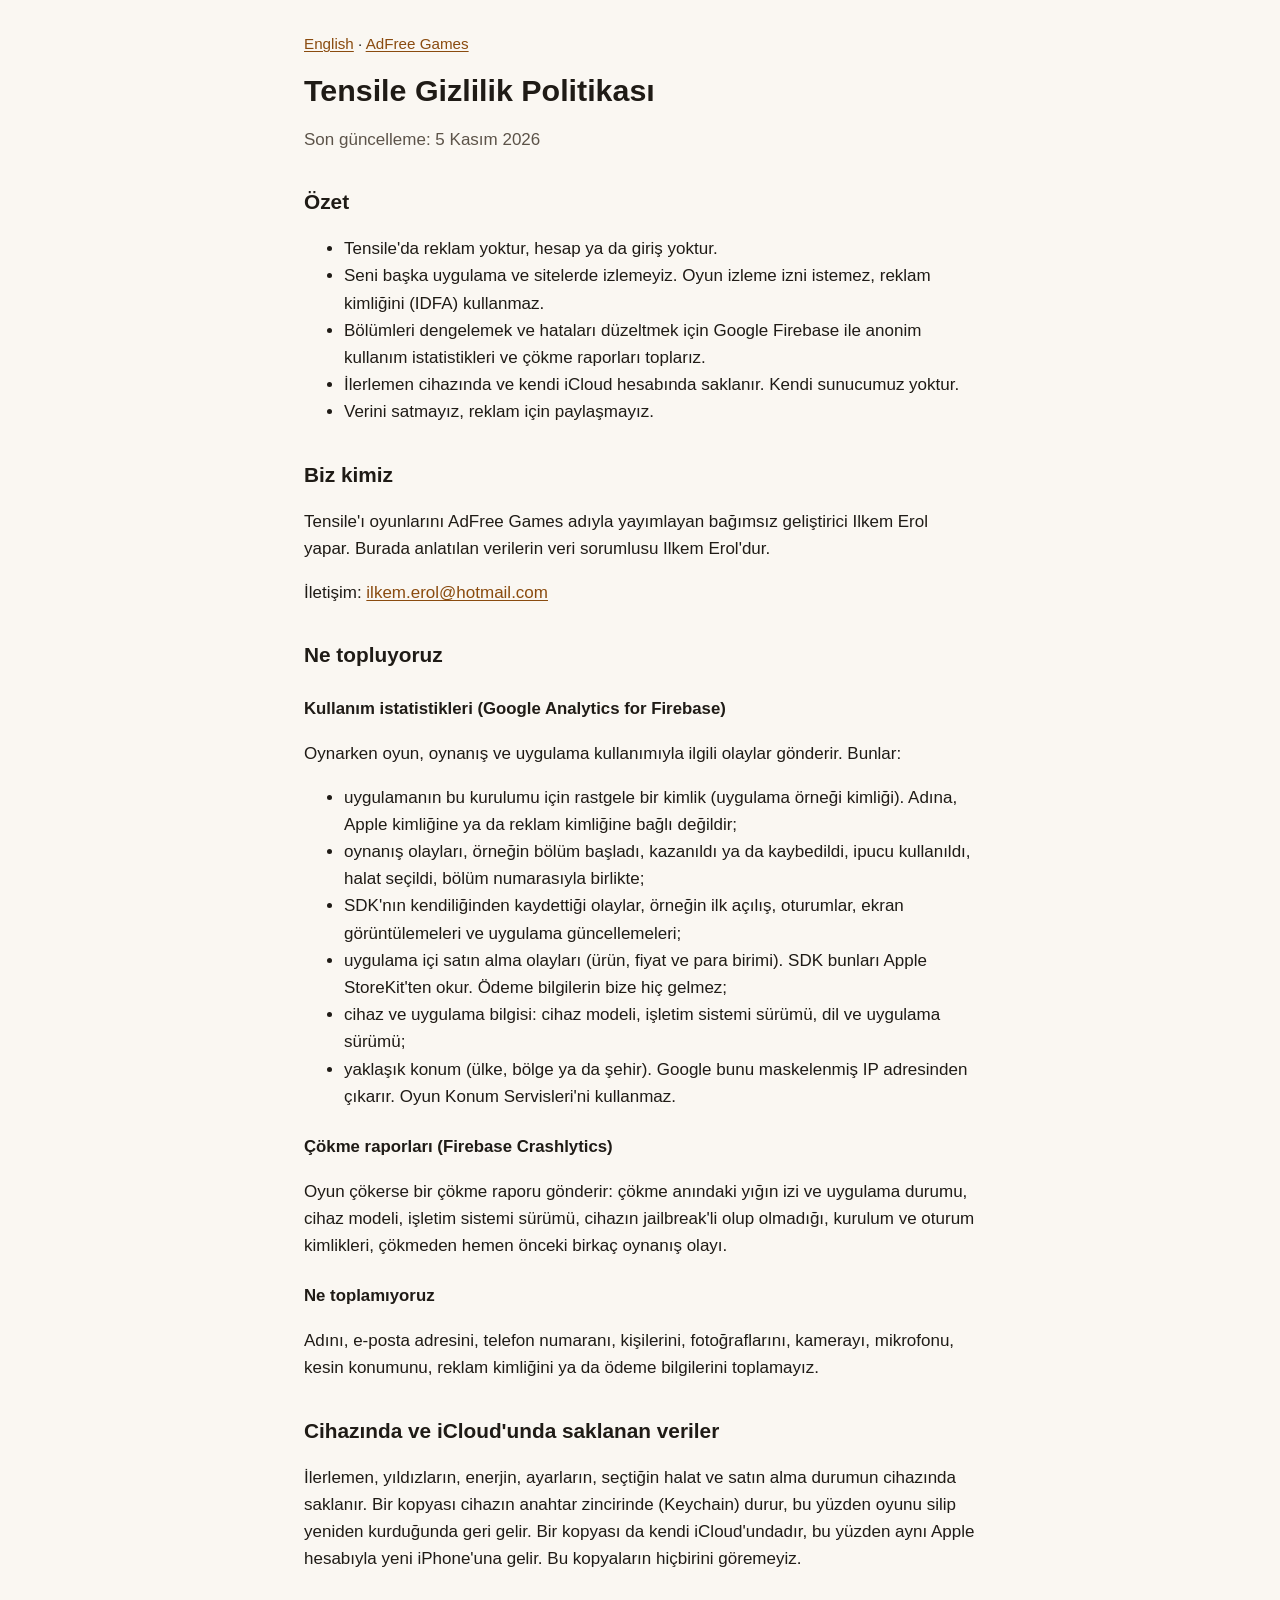
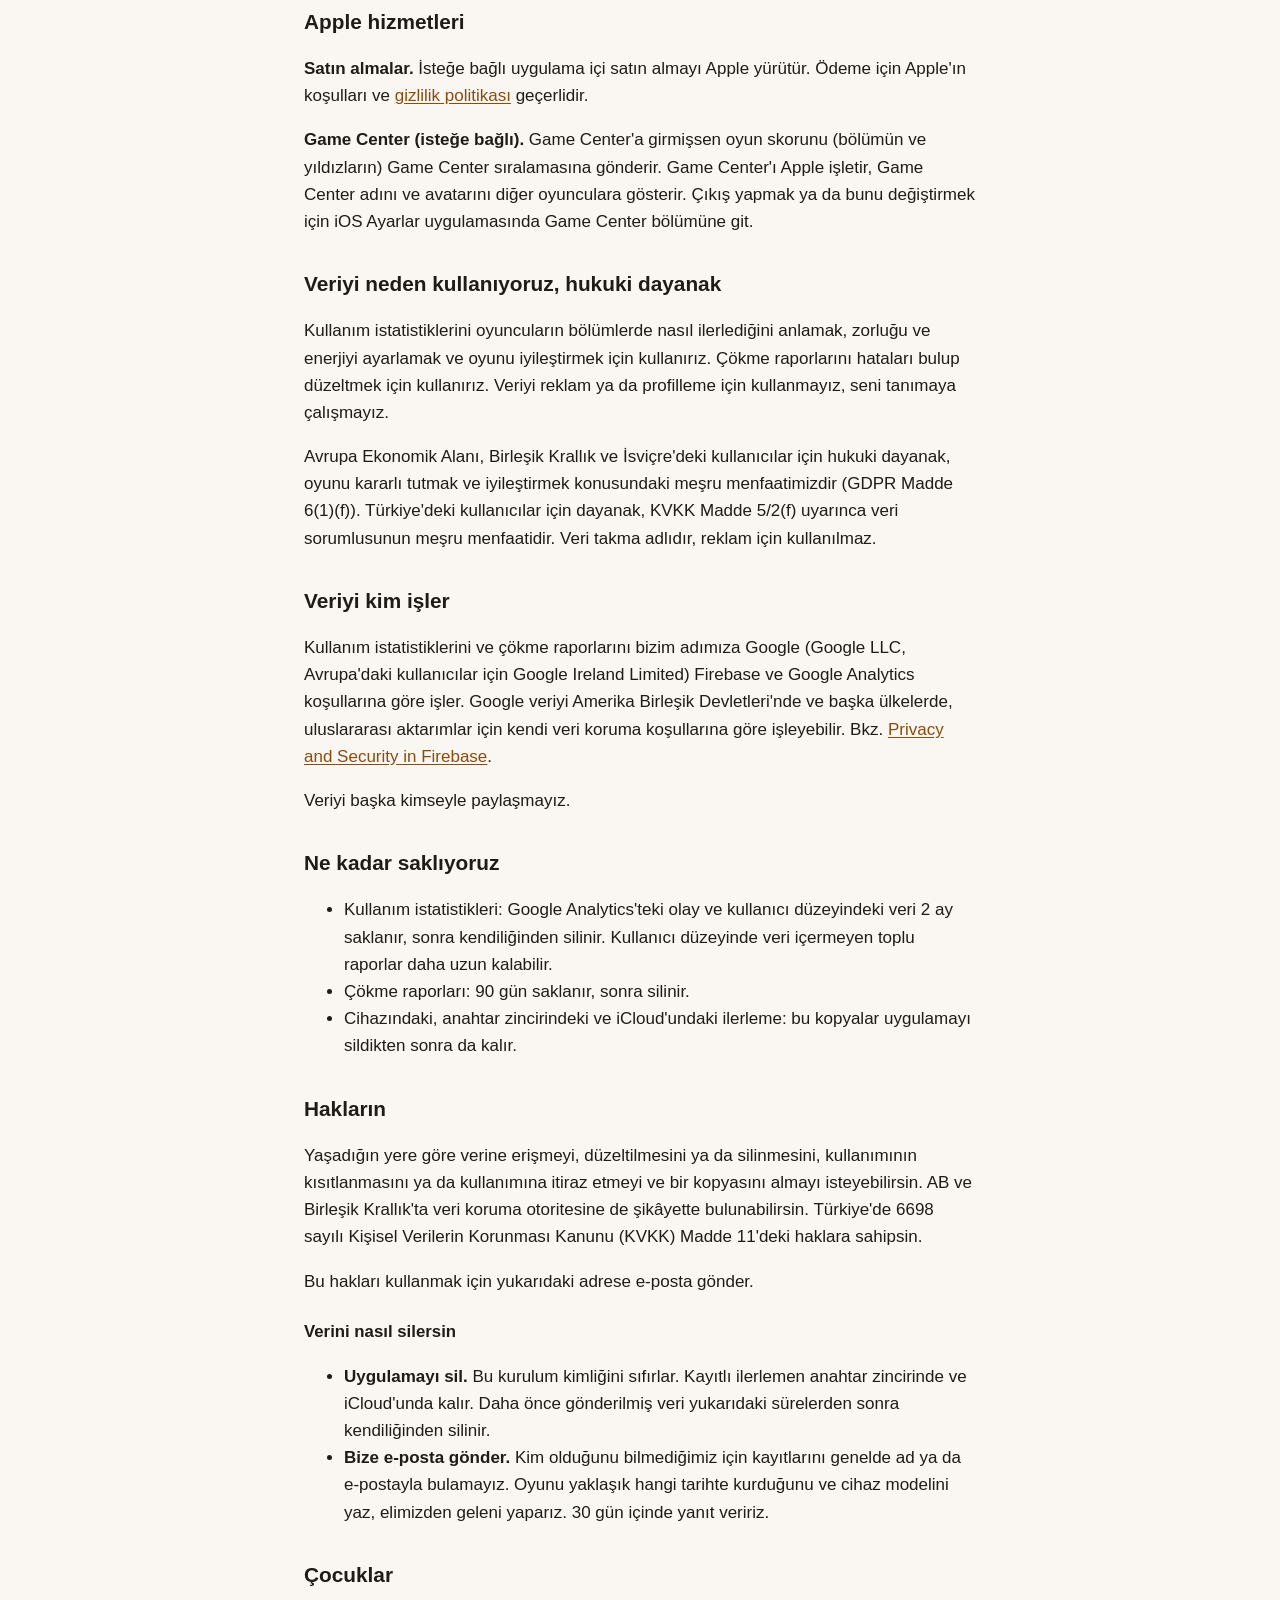
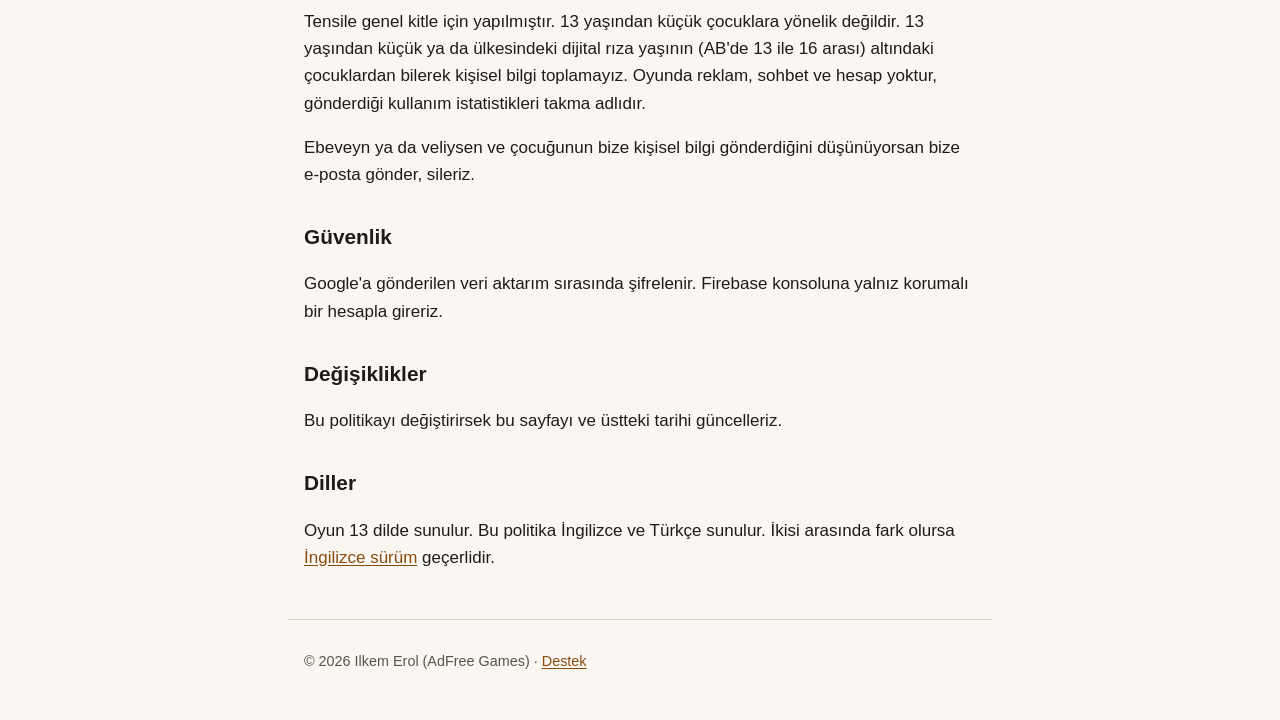
==== tensile/privacy-tr.html @ 4f63a0ed "docs(tensile): progress is kept in Keychain and iCloud Co-Authored-By: Claude Opus 5.5 <noreply@anth" ====
<!doctype html>
<html lang="tr">
<head>
  <meta charset="utf-8">
  <meta name="viewport" content="width=device-width, initial-scale=1">
  <meta name="color-scheme" content="light dark">
  <title>Tensile Gizlilik Politikası</title>
  <meta name="description" content="AdFree Games'in bulmaca oyunu Tensile için gizlilik politikası.">
  <link rel="alternate" hreflang="en" href="privacy.html">
  <link rel="stylesheet" href="../style.css">
</head>
<body>
  <header>
    <nav class="lang" aria-label="Dil"><a href="privacy.html" hreflang="en" lang="en">English</a> · <a href="../index.html">AdFree Games</a></nav>
    <h1>Tensile Gizlilik Politikası</h1>
    <p class="muted">Son güncelleme: 5 Kasım 2026</p>
  </header>

  <main>
    <h2>Özet</h2>
    <ul>
      <li>Tensile'da reklam yoktur, hesap ya da giriş yoktur.</li>
      <li>Seni başka uygulama ve sitelerde izlemeyiz. Oyun izleme izni istemez, reklam kimliğini (IDFA) kullanmaz.</li>
      <li>Bölümleri dengelemek ve hataları düzeltmek için Google Firebase ile anonim kullanım istatistikleri ve çökme raporları toplarız.</li>
      <li>İlerlemen cihazında ve kendi iCloud hesabında saklanır. Kendi sunucumuz yoktur.</li>
      <li>Verini satmayız, reklam için paylaşmayız.</li>
    </ul>

    <h2>Biz kimiz</h2>
    <p>Tensile'ı oyunlarını AdFree Games adıyla yayımlayan bağımsız geliştirici Ilkem Erol yapar. Burada anlatılan verilerin veri sorumlusu Ilkem Erol'dur.</p>
    <p>İletişim: <a href="mailto:ilkem.erol@hotmail.com">ilkem.erol@hotmail.com</a></p>

    <h2>Ne topluyoruz</h2>

    <h3>Kullanım istatistikleri (Google Analytics for Firebase)</h3>
    <p>Oynarken oyun, oynanış ve uygulama kullanımıyla ilgili olaylar gönderir. Bunlar:</p>
    <ul>
      <li>uygulamanın bu kurulumu için rastgele bir kimlik (uygulama örneği kimliği). Adına, Apple kimliğine ya da reklam kimliğine bağlı değildir;</li>
      <li>oynanış olayları, örneğin bölüm başladı, kazanıldı ya da kaybedildi, ipucu kullanıldı, halat seçildi, bölüm numarasıyla birlikte;</li>
      <li>SDK'nın kendiliğinden kaydettiği olaylar, örneğin ilk açılış, oturumlar, ekran görüntülemeleri ve uygulama güncellemeleri;</li>
      <li>uygulama içi satın alma olayları (ürün, fiyat ve para birimi). SDK bunları Apple StoreKit'ten okur. Ödeme bilgilerin bize hiç gelmez;</li>
      <li>cihaz ve uygulama bilgisi: cihaz modeli, işletim sistemi sürümü, dil ve uygulama sürümü;</li>
      <li>yaklaşık konum (ülke, bölge ya da şehir). Google bunu maskelenmiş IP adresinden çıkarır. Oyun Konum Servisleri'ni kullanmaz.</li>
    </ul>

    <h3>Çökme raporları (Firebase Crashlytics)</h3>
    <p>Oyun çökerse bir çökme raporu gönderir: çökme anındaki yığın izi ve uygulama durumu, cihaz modeli, işletim sistemi sürümü, cihazın jailbreak'li olup olmadığı, kurulum ve oturum kimlikleri, çökmeden hemen önceki birkaç oynanış olayı.</p>

    <h3>Ne toplamıyoruz</h3>
    <p>Adını, e-posta adresini, telefon numaranı, kişilerini, fotoğraflarını, kamerayı, mikrofonu, kesin konumunu, reklam kimliğini ya da ödeme bilgilerini toplamayız.</p>

    <h2>Cihazında ve iCloud'unda saklanan veriler</h2>
    <p>İlerlemen, yıldızların, enerjin, ayarların, seçtiğin halat ve satın alma durumun cihazında saklanır. Bir kopyası cihazın anahtar zincirinde (Keychain) durur, bu yüzden oyunu silip yeniden kurduğunda geri gelir. Bir kopyası da kendi iCloud'undadır, bu yüzden aynı Apple hesabıyla yeni iPhone'una gelir. Bu kopyaların hiçbirini göremeyiz.</p>

    <h2>Apple hizmetleri</h2>
    <p><strong>Satın almalar.</strong> İsteğe bağlı uygulama içi satın almayı Apple yürütür. Ödeme için Apple'ın koşulları ve <a href="https://www.apple.com/tr/legal/privacy/">gizlilik politikası</a> geçerlidir.</p>
    <p><strong>Game Center (isteğe bağlı).</strong> Game Center'a girmişsen oyun skorunu (bölümün ve yıldızların) Game Center sıralamasına gönderir. Game Center'ı Apple işletir, Game Center adını ve avatarını diğer oyunculara gösterir. Çıkış yapmak ya da bunu değiştirmek için iOS Ayarlar uygulamasında Game Center bölümüne git.</p>

    <h2>Veriyi neden kullanıyoruz, hukuki dayanak</h2>
    <p>Kullanım istatistiklerini oyuncuların bölümlerde nasıl ilerlediğini anlamak, zorluğu ve enerjiyi ayarlamak ve oyunu iyileştirmek için kullanırız. Çökme raporlarını hataları bulup düzeltmek için kullanırız. Veriyi reklam ya da profilleme için kullanmayız, seni tanımaya çalışmayız.</p>
    <p>Avrupa Ekonomik Alanı, Birleşik Krallık ve İsviçre'deki kullanıcılar için hukuki dayanak, oyunu kararlı tutmak ve iyileştirmek konusundaki meşru menfaatimizdir (GDPR Madde 6(1)(f)). Türkiye'deki kullanıcılar için dayanak, KVKK Madde 5/2(f) uyarınca veri sorumlusunun meşru menfaatidir. Veri takma adlıdır, reklam için kullanılmaz.</p>

    <h2>Veriyi kim işler</h2>
    <p>Kullanım istatistiklerini ve çökme raporlarını bizim adımıza Google (Google LLC, Avrupa'daki kullanıcılar için Google Ireland Limited) Firebase ve Google Analytics koşullarına göre işler. Google veriyi Amerika Birleşik Devletleri'nde ve başka ülkelerde, uluslararası aktarımlar için kendi veri koruma koşullarına göre işleyebilir. Bkz. <a href="https://firebase.google.com/support/privacy">Privacy and Security in Firebase</a>.</p>
    <p>Veriyi başka kimseyle paylaşmayız.</p>

    <h2>Ne kadar saklıyoruz</h2>
    <ul>
      <li>Kullanım istatistikleri: Google Analytics'teki olay ve kullanıcı düzeyindeki veri 2 ay saklanır, sonra kendiliğinden silinir. Kullanıcı düzeyinde veri içermeyen toplu raporlar daha uzun kalabilir.</li>
      <li>Çökme raporları: 90 gün saklanır, sonra silinir.</li>
      <li>Cihazındaki, anahtar zincirindeki ve iCloud'undaki ilerleme: bu kopyalar uygulamayı sildikten sonra da kalır.</li>
    </ul>

    <h2>Hakların</h2>
    <p>Yaşadığın yere göre verine erişmeyi, düzeltilmesini ya da silinmesini, kullanımının kısıtlanmasını ya da kullanımına itiraz etmeyi ve bir kopyasını almayı isteyebilirsin. AB ve Birleşik Krallık'ta veri koruma otoritesine de şikâyette bulunabilirsin. Türkiye'de 6698 sayılı Kişisel Verilerin Korunması Kanunu (KVKK) Madde 11'deki haklara sahipsin.</p>
    <p>Bu hakları kullanmak için yukarıdaki adrese e-posta gönder.</p>

    <h3>Verini nasıl silersin</h3>
    <ul>
      <li><strong>Uygulamayı sil.</strong> Bu kurulum kimliğini sıfırlar. Kayıtlı ilerlemen anahtar zincirinde ve iCloud'unda kalır. Daha önce gönderilmiş veri yukarıdaki sürelerden sonra kendiliğinden silinir.</li>
      <li><strong>Bize e-posta gönder.</strong> Kim olduğunu bilmediğimiz için kayıtlarını genelde ad ya da e-postayla bulamayız. Oyunu yaklaşık hangi tarihte kurduğunu ve cihaz modelini yaz, elimizden geleni yaparız. 30 gün içinde yanıt veririz.</li>
    </ul>

    <h2>Çocuklar</h2>
    <p>Tensile genel kitle için yapılmıştır. 13 yaşından küçük çocuklara yönelik değildir. 13 yaşından küçük ya da ülkesindeki dijital rıza yaşının (AB'de 13 ile 16 arası) altındaki çocuklardan bilerek kişisel bilgi toplamayız. Oyunda reklam, sohbet ve hesap yoktur, gönderdiği kullanım istatistikleri takma adlıdır.</p>
    <p>Ebeveyn ya da veliysen ve çocuğunun bize kişisel bilgi gönderdiğini düşünüyorsan bize e-posta gönder, sileriz.</p>

    <h2>Güvenlik</h2>
    <p>Google'a gönderilen veri aktarım sırasında şifrelenir. Firebase konsoluna yalnız korumalı bir hesapla gireriz.</p>

    <h2>Değişiklikler</h2>
    <p>Bu politikayı değiştirirsek bu sayfayı ve üstteki tarihi güncelleriz.</p>

    <h2>Diller</h2>
    <p>Oyun 13 dilde sunulur. Bu politika İngilizce ve Türkçe sunulur. İkisi arasında fark olursa <a href="privacy.html" hreflang="en" lang="en">İngilizce sürüm</a> geçerlidir.</p>
  </main>

  <footer>
    <p>&copy; 2026 Ilkem Erol (AdFree Games) · <a href="support.html">Destek</a></p>
  </footer>
</body>
</html>
---- style.css ----
:root {
  --bg: #faf7f2;
  --fg: #1f1b16;
  --muted: #5c5349;
  --line: #e2d9cc;
  --card: #ffffff;
  --link: #8a4b0f;
  --todo-bg: #fff1b8;
  --todo-fg: #5a4300;
  color-scheme: light dark;
}

@media (prefers-color-scheme: dark) {
  :root {
    --bg: #17140f;
    --fg: #f1ebe2;
    --muted: #b9ad9e;
    --line: #3a332a;
    --card: #211d17;
    --link: #f0b86a;
    --todo-bg: #4a3b00;
    --todo-fg: #ffe9a3;
  }
}

* { box-sizing: border-box; }

body {
  margin: 0;
  background: var(--bg);
  color: var(--fg);
  font: 17px/1.6 -apple-system, BlinkMacSystemFont, "Segoe UI", Roboto, Helvetica, Arial, sans-serif;
}

main, header, footer {
  max-width: 44rem;
  margin: 0 auto;
  padding: 0 16px;
}

header { padding-top: 2rem; }
footer { padding-bottom: 2rem; color: var(--muted); font-size: 0.9rem; border-top: 1px solid var(--line); margin-top: 3rem; padding-top: 1rem; }

h1 { font-size: 1.9rem; line-height: 1.2; margin: 0 0 0.5rem; }
h2 { font-size: 1.3rem; margin: 2rem 0 0.5rem; }
h3 { font-size: 1.05rem; margin: 1.5rem 0 0.25rem; }

a { color: var(--link); text-underline-offset: 2px; }
a:focus-visible { outline: 3px solid var(--link); outline-offset: 2px; border-radius: 2px; }

.muted { color: var(--muted); }

nav.lang { font-size: 0.95rem; margin-bottom: 1rem; }

.card {
  background: var(--card);
  border: 1px solid var(--line);
  border-radius: 12px;
  padding: 1rem 1.25rem;
  margin: 1rem 0;
}

.card h2 { margin-top: 0; }

ul.links { list-style: none; padding: 0; display: flex; flex-wrap: wrap; gap: 0.5rem 1.25rem; }

table { border-collapse: collapse; width: 100%; font-size: 0.95rem; }
th, td { text-align: left; vertical-align: top; padding: 0.5rem; border-bottom: 1px solid var(--line); }
.table-wrap { overflow-x: auto; }

.todo {
  background: var(--todo-bg);
  color: var(--todo-fg);
  padding: 0 0.25rem;
  border-radius: 4px;
  font-size: 0.9em;
}
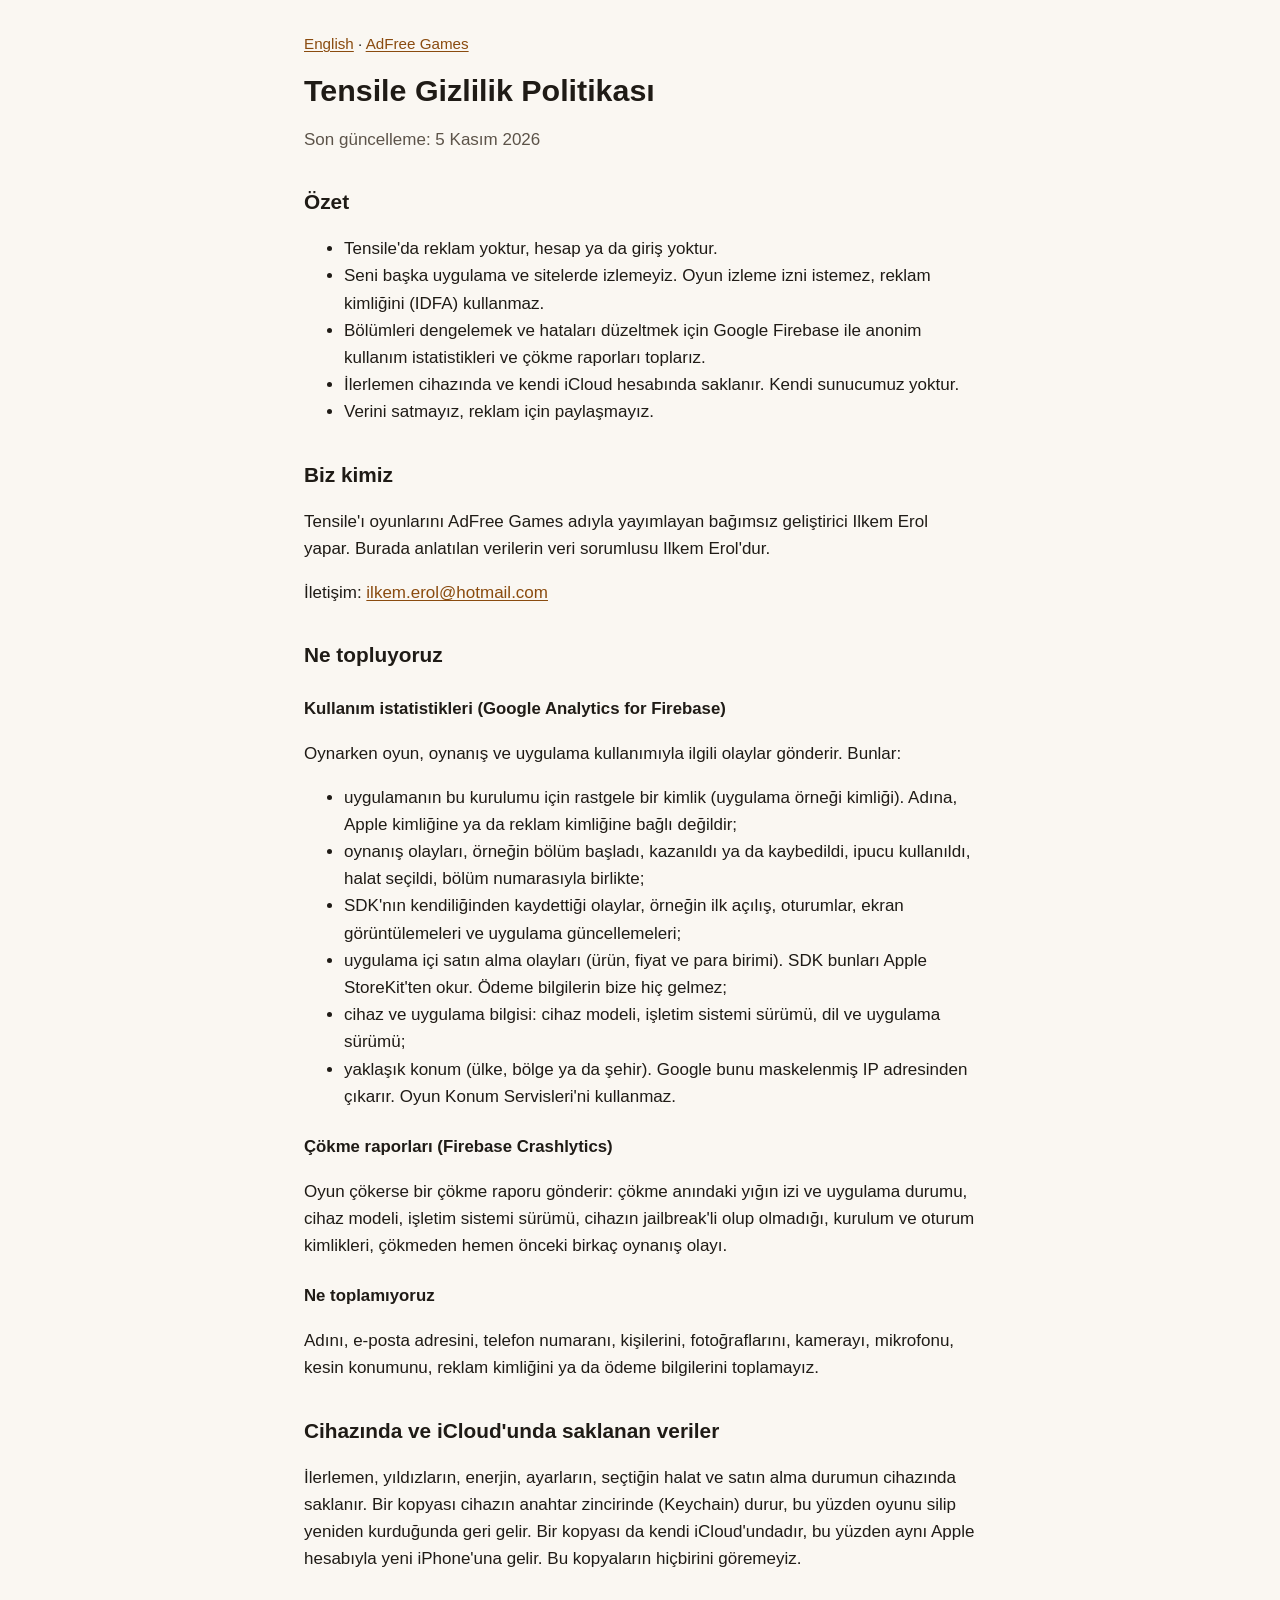
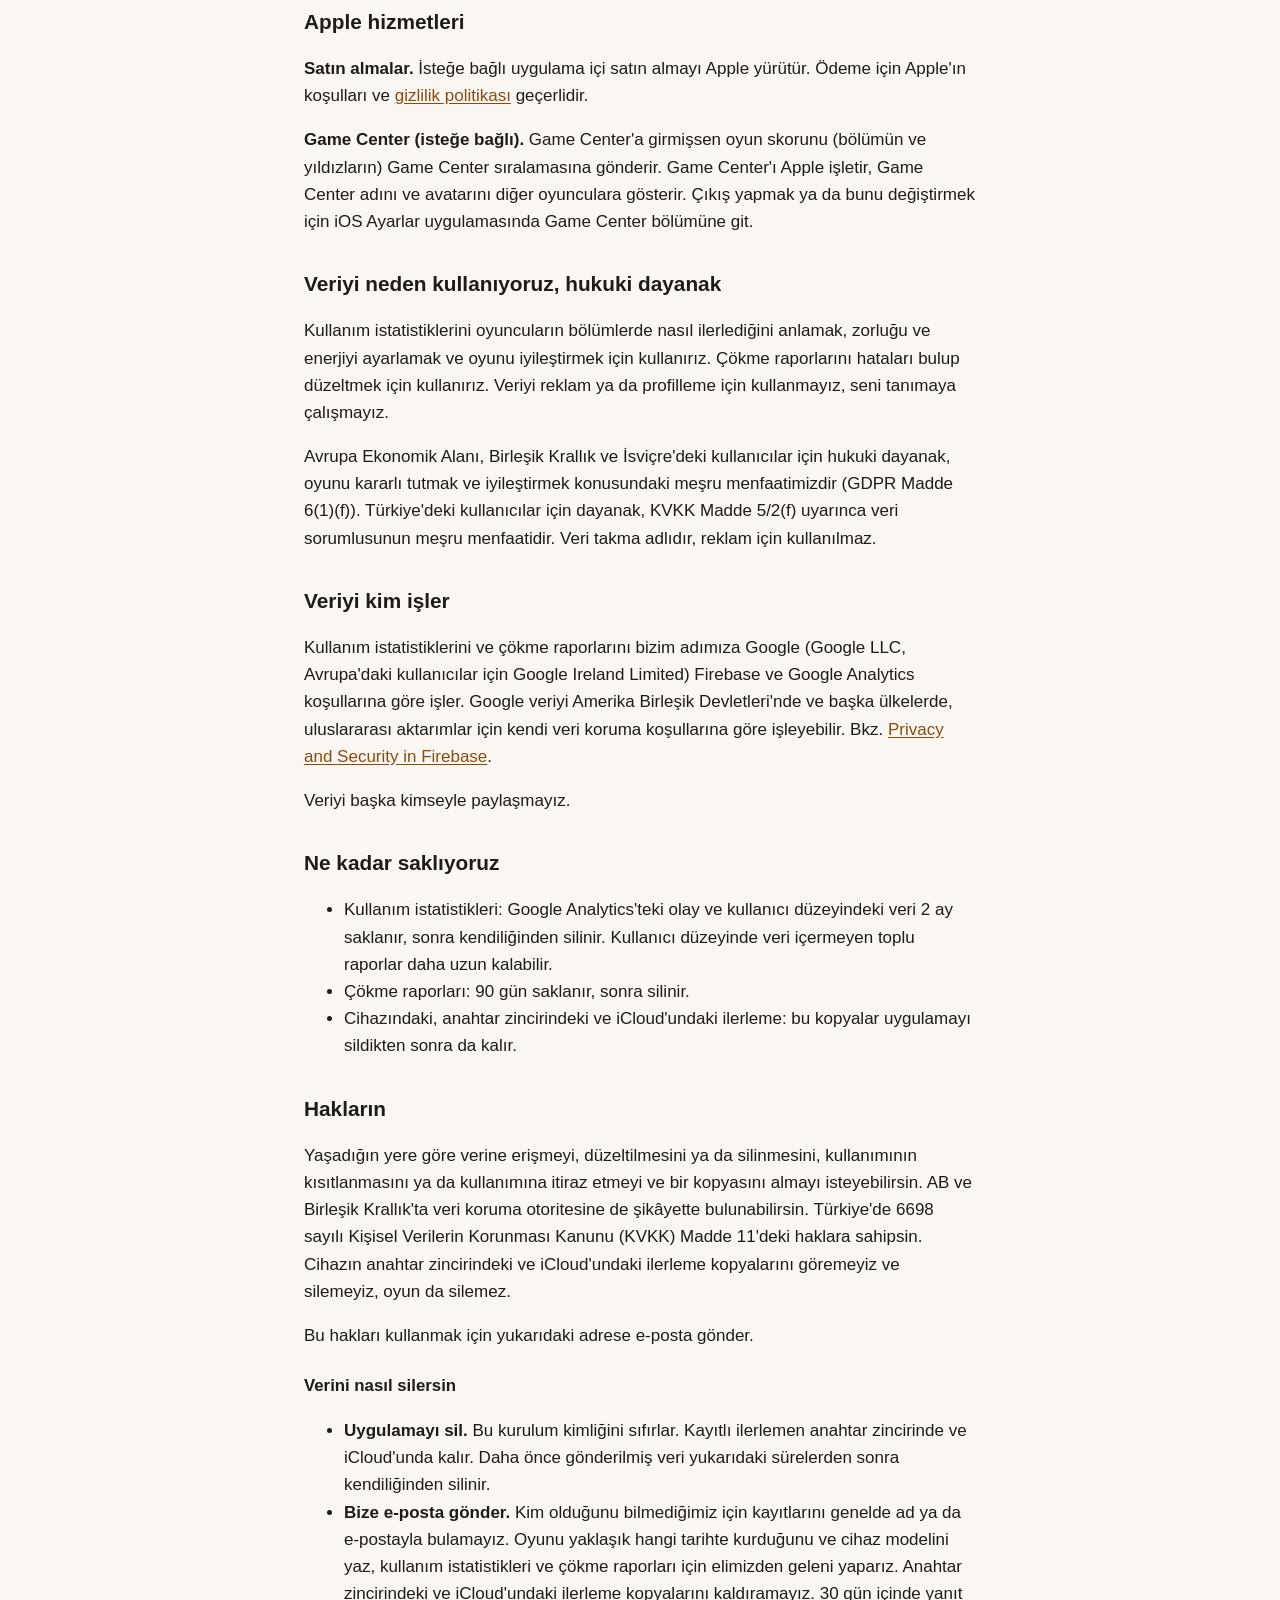
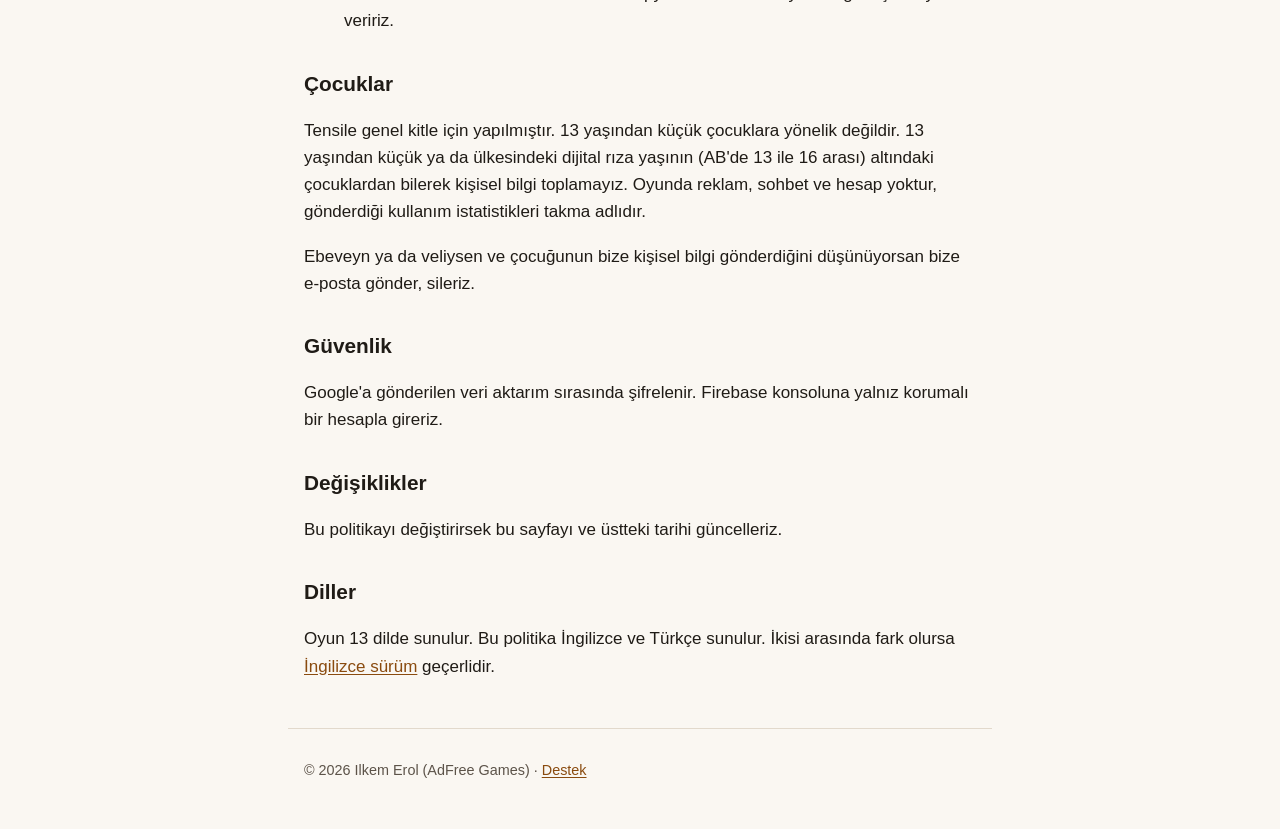
==== commit 05cab83f: "docs(tensile): say the Keychain and iCloud copies cannot be deleted yet Co-Authored-By: Claude Opus " ====
--- a/tensile/privacy-tr.html
+++ b/tensile/privacy-tr.html
@@ -72,13 +72,13 @@
     </ul>
 
     <h2>Hakların</h2>
-    <p>Yaşadığın yere göre verine erişmeyi, düzeltilmesini ya da silinmesini, kullanımının kısıtlanmasını ya da kullanımına itiraz etmeyi ve bir kopyasını almayı isteyebilirsin. AB ve Birleşik Krallık'ta veri koruma otoritesine de şikâyette bulunabilirsin. Türkiye'de 6698 sayılı Kişisel Verilerin Korunması Kanunu (KVKK) Madde 11'deki haklara sahipsin.</p>
+    <p>Yaşadığın yere göre verine erişmeyi, düzeltilmesini ya da silinmesini, kullanımının kısıtlanmasını ya da kullanımına itiraz etmeyi ve bir kopyasını almayı isteyebilirsin. AB ve Birleşik Krallık'ta veri koruma otoritesine de şikâyette bulunabilirsin. Türkiye'de 6698 sayılı Kişisel Verilerin Korunması Kanunu (KVKK) Madde 11'deki haklara sahipsin. Cihazın anahtar zincirindeki ve iCloud'undaki ilerleme kopyalarını göremeyiz ve silemeyiz, oyun da silemez.</p>
     <p>Bu hakları kullanmak için yukarıdaki adrese e-posta gönder.</p>
 
     <h3>Verini nasıl silersin</h3>
     <ul>
       <li><strong>Uygulamayı sil.</strong> Bu kurulum kimliğini sıfırlar. Kayıtlı ilerlemen anahtar zincirinde ve iCloud'unda kalır. Daha önce gönderilmiş veri yukarıdaki sürelerden sonra kendiliğinden silinir.</li>
-      <li><strong>Bize e-posta gönder.</strong> Kim olduğunu bilmediğimiz için kayıtlarını genelde ad ya da e-postayla bulamayız. Oyunu yaklaşık hangi tarihte kurduğunu ve cihaz modelini yaz, elimizden geleni yaparız. 30 gün içinde yanıt veririz.</li>
+      <li><strong>Bize e-posta gönder.</strong> Kim olduğunu bilmediğimiz için kayıtlarını genelde ad ya da e-postayla bulamayız. Oyunu yaklaşık hangi tarihte kurduğunu ve cihaz modelini yaz, kullanım istatistikleri ve çökme raporları için elimizden geleni yaparız. Anahtar zincirindeki ve iCloud'undaki ilerleme kopyalarını kaldıramayız. 30 gün içinde yanıt veririz.</li>
     </ul>
 
     <h2>Çocuklar</h2>
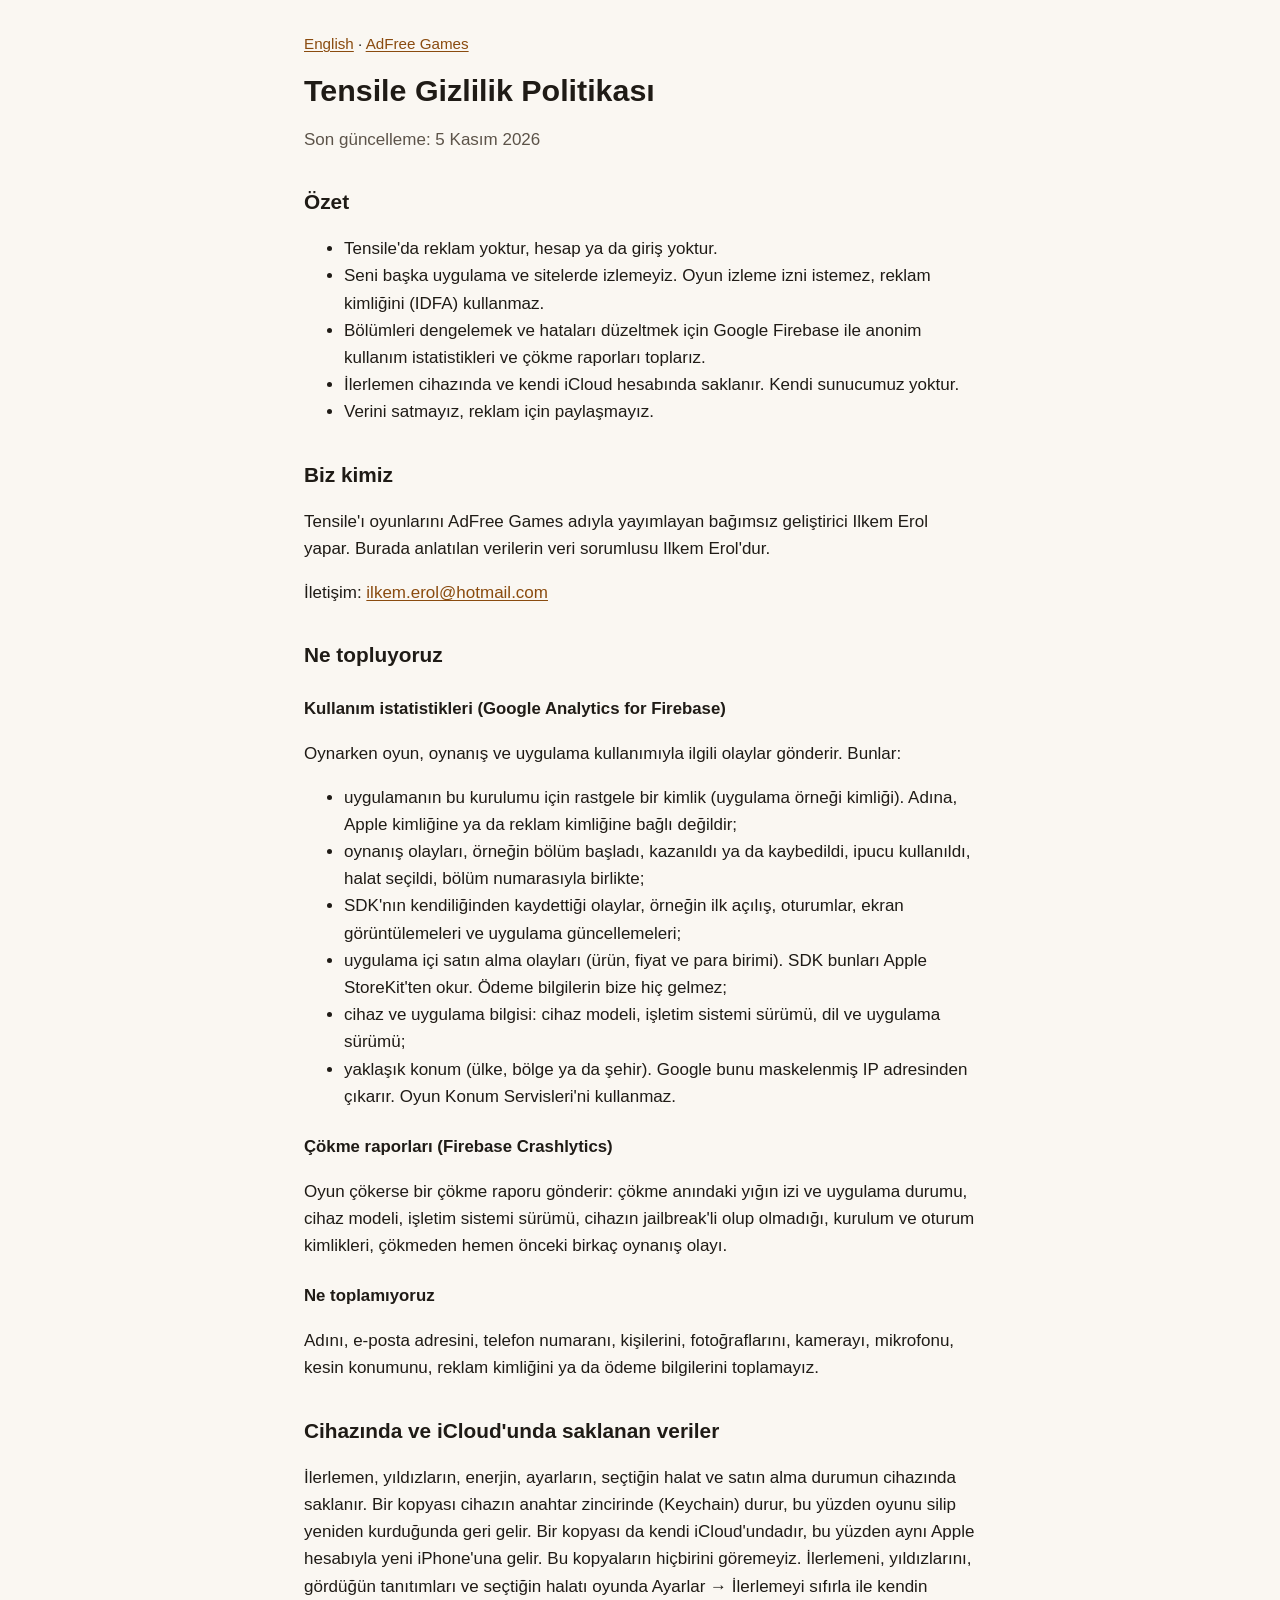
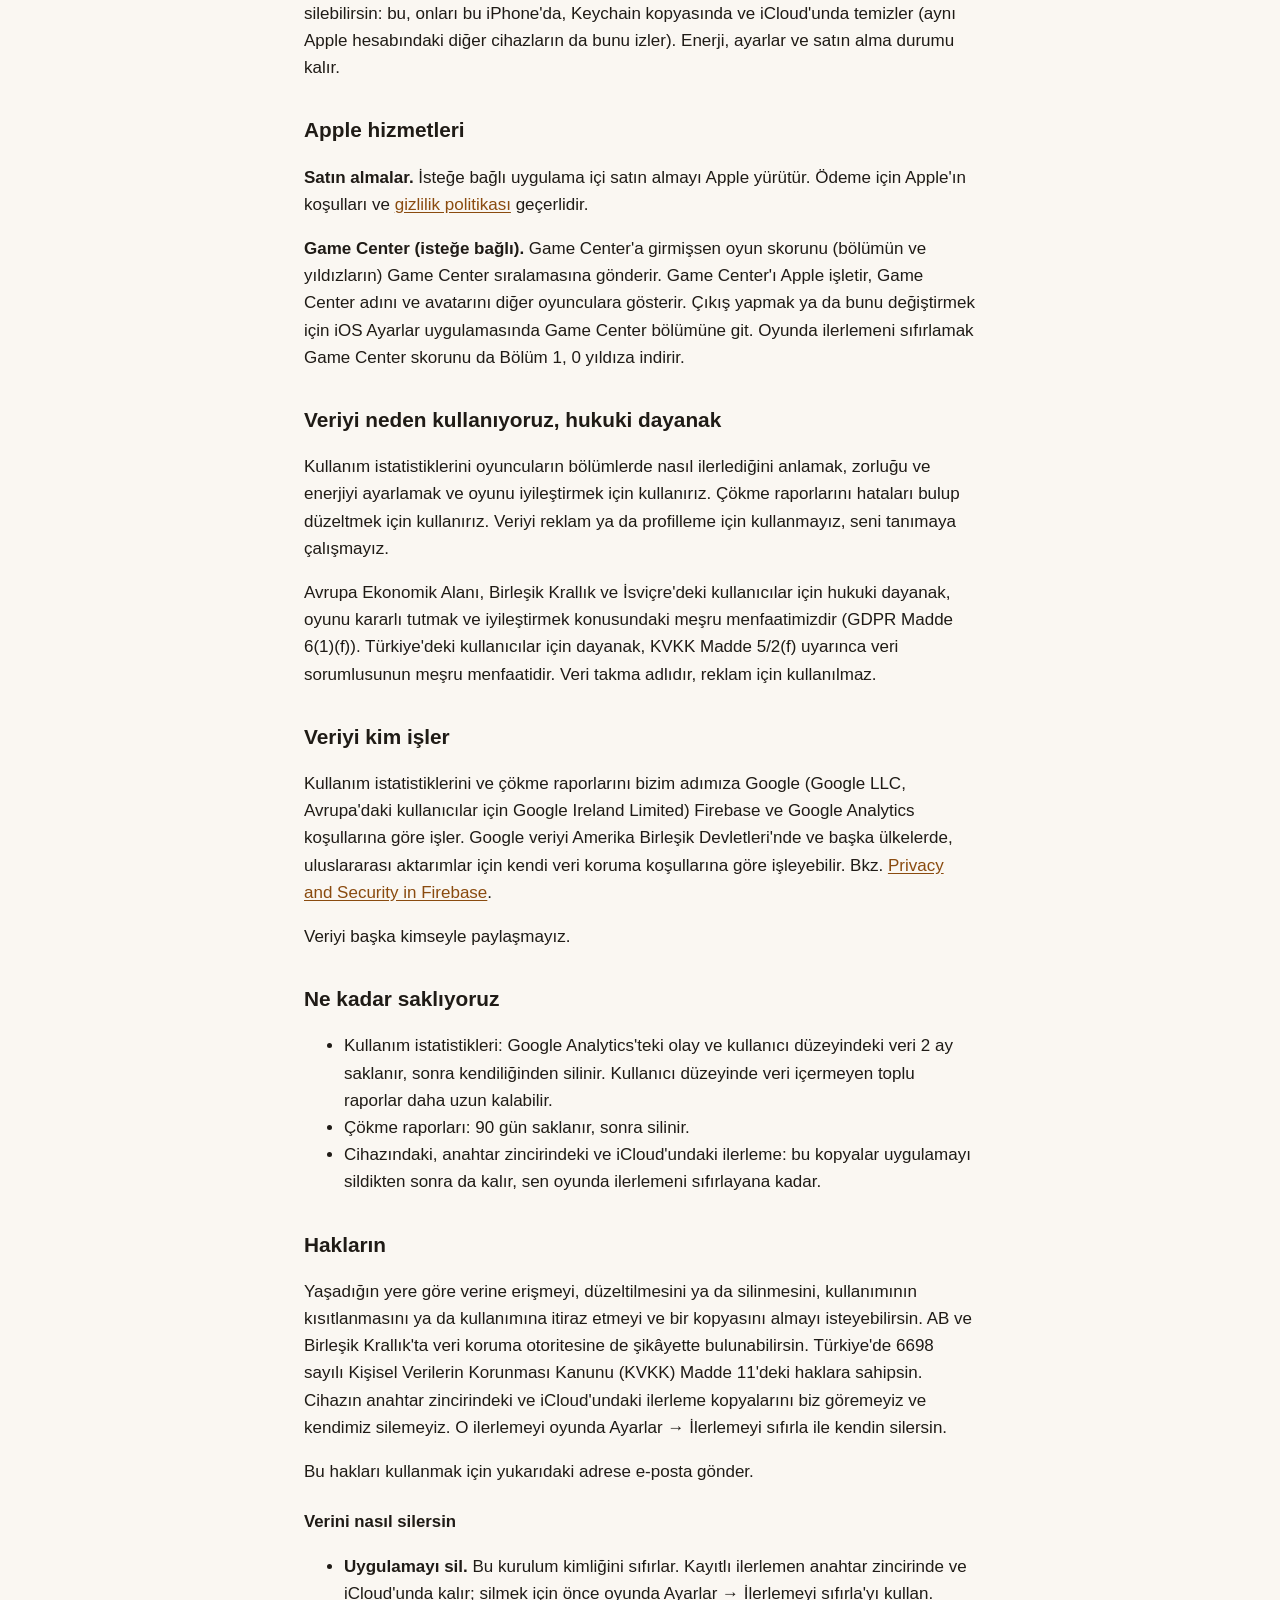
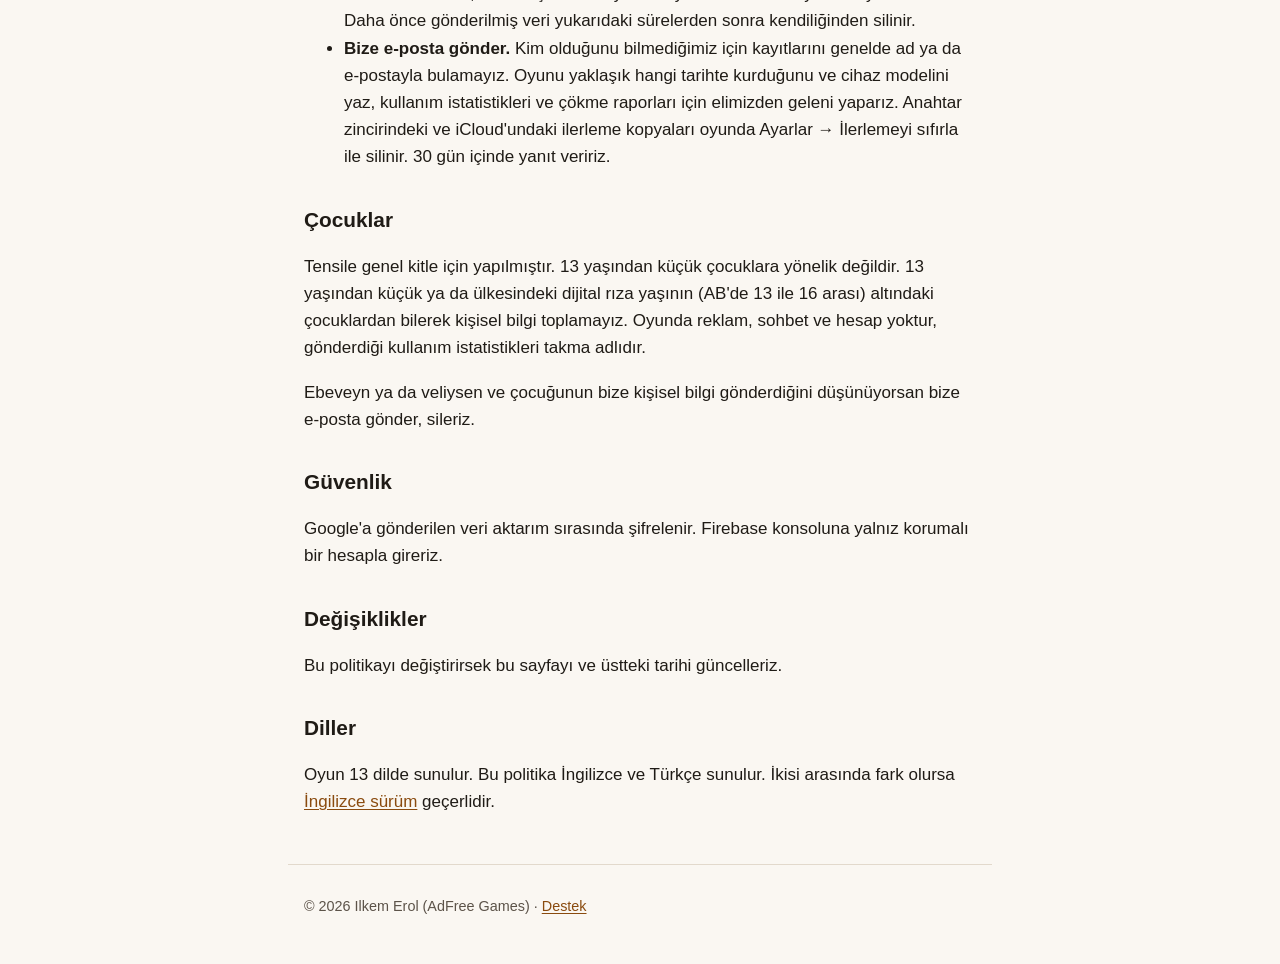
==== commit 59ce5b9b: "docs(tensile): Reset progress erases the Keychain and iCloud copies Co-Authored-By: Claude Opus 5.5 " ====
--- a/tensile/privacy-tr.html
+++ b/tensile/privacy-tr.html
@@ -50,11 +50,11 @@
     <p>Adını, e-posta adresini, telefon numaranı, kişilerini, fotoğraflarını, kamerayı, mikrofonu, kesin konumunu, reklam kimliğini ya da ödeme bilgilerini toplamayız.</p>
 
     <h2>Cihazında ve iCloud'unda saklanan veriler</h2>
-    <p>İlerlemen, yıldızların, enerjin, ayarların, seçtiğin halat ve satın alma durumun cihazında saklanır. Bir kopyası cihazın anahtar zincirinde (Keychain) durur, bu yüzden oyunu silip yeniden kurduğunda geri gelir. Bir kopyası da kendi iCloud'undadır, bu yüzden aynı Apple hesabıyla yeni iPhone'una gelir. Bu kopyaların hiçbirini göremeyiz.</p>
+    <p>İlerlemen, yıldızların, enerjin, ayarların, seçtiğin halat ve satın alma durumun cihazında saklanır. Bir kopyası cihazın anahtar zincirinde (Keychain) durur, bu yüzden oyunu silip yeniden kurduğunda geri gelir. Bir kopyası da kendi iCloud'undadır, bu yüzden aynı Apple hesabıyla yeni iPhone'una gelir. Bu kopyaların hiçbirini göremeyiz. İlerlemeni, yıldızlarını, gördüğün tanıtımları ve seçtiğin halatı oyunda Ayarlar → İlerlemeyi sıfırla ile kendin silebilirsin: bu, onları bu iPhone'da, Keychain kopyasında ve iCloud'unda temizler (aynı Apple hesabındaki diğer cihazların da bunu izler). Enerji, ayarlar ve satın alma durumu kalır.</p>
 
     <h2>Apple hizmetleri</h2>
     <p><strong>Satın almalar.</strong> İsteğe bağlı uygulama içi satın almayı Apple yürütür. Ödeme için Apple'ın koşulları ve <a href="https://www.apple.com/tr/legal/privacy/">gizlilik politikası</a> geçerlidir.</p>
-    <p><strong>Game Center (isteğe bağlı).</strong> Game Center'a girmişsen oyun skorunu (bölümün ve yıldızların) Game Center sıralamasına gönderir. Game Center'ı Apple işletir, Game Center adını ve avatarını diğer oyunculara gösterir. Çıkış yapmak ya da bunu değiştirmek için iOS Ayarlar uygulamasında Game Center bölümüne git.</p>
+    <p><strong>Game Center (isteğe bağlı).</strong> Game Center'a girmişsen oyun skorunu (bölümün ve yıldızların) Game Center sıralamasına gönderir. Game Center'ı Apple işletir, Game Center adını ve avatarını diğer oyunculara gösterir. Çıkış yapmak ya da bunu değiştirmek için iOS Ayarlar uygulamasında Game Center bölümüne git. Oyunda ilerlemeni sıfırlamak Game Center skorunu da Bölüm 1, 0 yıldıza indirir.</p>
 
     <h2>Veriyi neden kullanıyoruz, hukuki dayanak</h2>
     <p>Kullanım istatistiklerini oyuncuların bölümlerde nasıl ilerlediğini anlamak, zorluğu ve enerjiyi ayarlamak ve oyunu iyileştirmek için kullanırız. Çökme raporlarını hataları bulup düzeltmek için kullanırız. Veriyi reklam ya da profilleme için kullanmayız, seni tanımaya çalışmayız.</p>
@@ -68,17 +68,17 @@
     <ul>
       <li>Kullanım istatistikleri: Google Analytics'teki olay ve kullanıcı düzeyindeki veri 2 ay saklanır, sonra kendiliğinden silinir. Kullanıcı düzeyinde veri içermeyen toplu raporlar daha uzun kalabilir.</li>
       <li>Çökme raporları: 90 gün saklanır, sonra silinir.</li>
-      <li>Cihazındaki, anahtar zincirindeki ve iCloud'undaki ilerleme: bu kopyalar uygulamayı sildikten sonra da kalır.</li>
+      <li>Cihazındaki, anahtar zincirindeki ve iCloud'undaki ilerleme: bu kopyalar uygulamayı sildikten sonra da kalır, sen oyunda ilerlemeni sıfırlayana kadar.</li>
     </ul>
 
     <h2>Hakların</h2>
-    <p>Yaşadığın yere göre verine erişmeyi, düzeltilmesini ya da silinmesini, kullanımının kısıtlanmasını ya da kullanımına itiraz etmeyi ve bir kopyasını almayı isteyebilirsin. AB ve Birleşik Krallık'ta veri koruma otoritesine de şikâyette bulunabilirsin. Türkiye'de 6698 sayılı Kişisel Verilerin Korunması Kanunu (KVKK) Madde 11'deki haklara sahipsin. Cihazın anahtar zincirindeki ve iCloud'undaki ilerleme kopyalarını göremeyiz ve silemeyiz, oyun da silemez.</p>
+    <p>Yaşadığın yere göre verine erişmeyi, düzeltilmesini ya da silinmesini, kullanımının kısıtlanmasını ya da kullanımına itiraz etmeyi ve bir kopyasını almayı isteyebilirsin. AB ve Birleşik Krallık'ta veri koruma otoritesine de şikâyette bulunabilirsin. Türkiye'de 6698 sayılı Kişisel Verilerin Korunması Kanunu (KVKK) Madde 11'deki haklara sahipsin. Cihazın anahtar zincirindeki ve iCloud'undaki ilerleme kopyalarını biz göremeyiz ve kendimiz silemeyiz. O ilerlemeyi oyunda Ayarlar → İlerlemeyi sıfırla ile kendin silersin.</p>
     <p>Bu hakları kullanmak için yukarıdaki adrese e-posta gönder.</p>
 
     <h3>Verini nasıl silersin</h3>
     <ul>
-      <li><strong>Uygulamayı sil.</strong> Bu kurulum kimliğini sıfırlar. Kayıtlı ilerlemen anahtar zincirinde ve iCloud'unda kalır. Daha önce gönderilmiş veri yukarıdaki sürelerden sonra kendiliğinden silinir.</li>
-      <li><strong>Bize e-posta gönder.</strong> Kim olduğunu bilmediğimiz için kayıtlarını genelde ad ya da e-postayla bulamayız. Oyunu yaklaşık hangi tarihte kurduğunu ve cihaz modelini yaz, kullanım istatistikleri ve çökme raporları için elimizden geleni yaparız. Anahtar zincirindeki ve iCloud'undaki ilerleme kopyalarını kaldıramayız. 30 gün içinde yanıt veririz.</li>
+      <li><strong>Uygulamayı sil.</strong> Bu kurulum kimliğini sıfırlar. Kayıtlı ilerlemen anahtar zincirinde ve iCloud'unda kalır; silmek için önce oyunda Ayarlar → İlerlemeyi sıfırla'yı kullan. Daha önce gönderilmiş veri yukarıdaki sürelerden sonra kendiliğinden silinir.</li>
+      <li><strong>Bize e-posta gönder.</strong> Kim olduğunu bilmediğimiz için kayıtlarını genelde ad ya da e-postayla bulamayız. Oyunu yaklaşık hangi tarihte kurduğunu ve cihaz modelini yaz, kullanım istatistikleri ve çökme raporları için elimizden geleni yaparız. Anahtar zincirindeki ve iCloud'undaki ilerleme kopyaları oyunda Ayarlar → İlerlemeyi sıfırla ile silinir. 30 gün içinde yanıt veririz.</li>
     </ul>
 
     <h2>Çocuklar</h2>
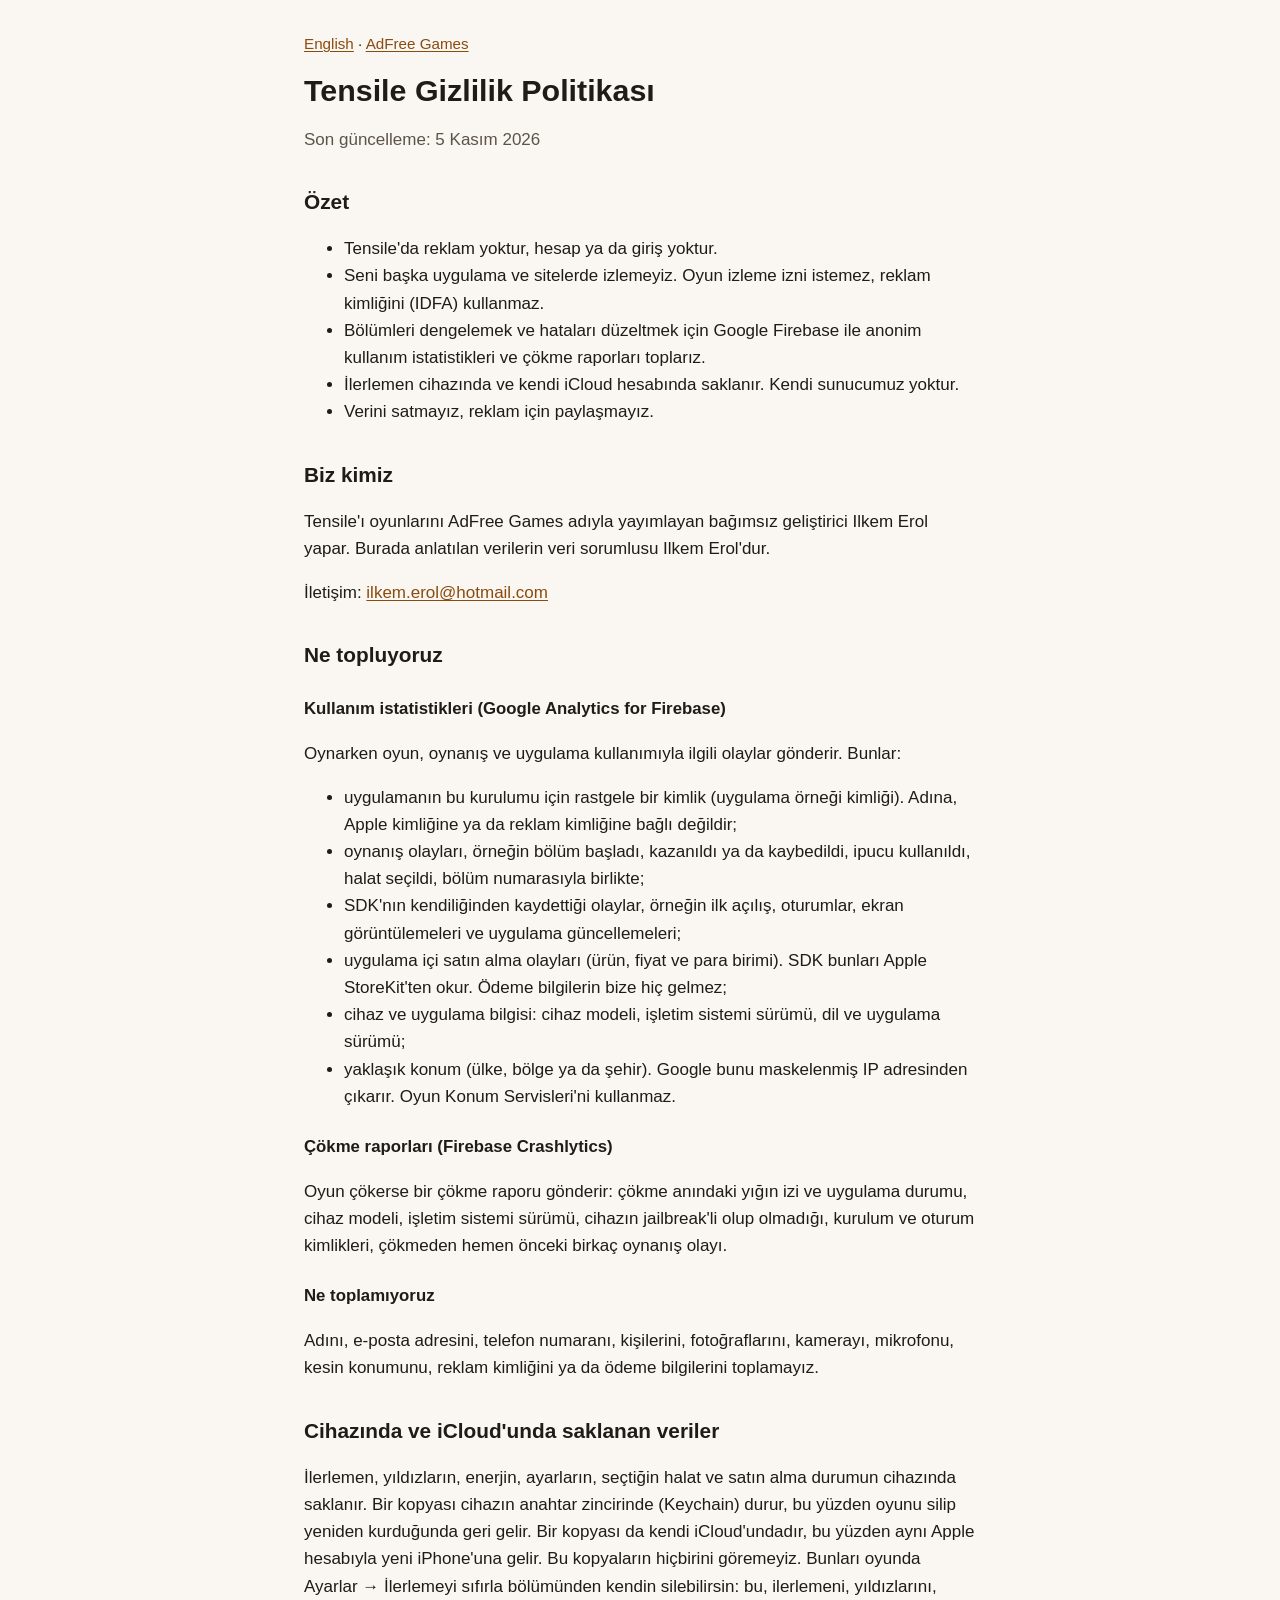
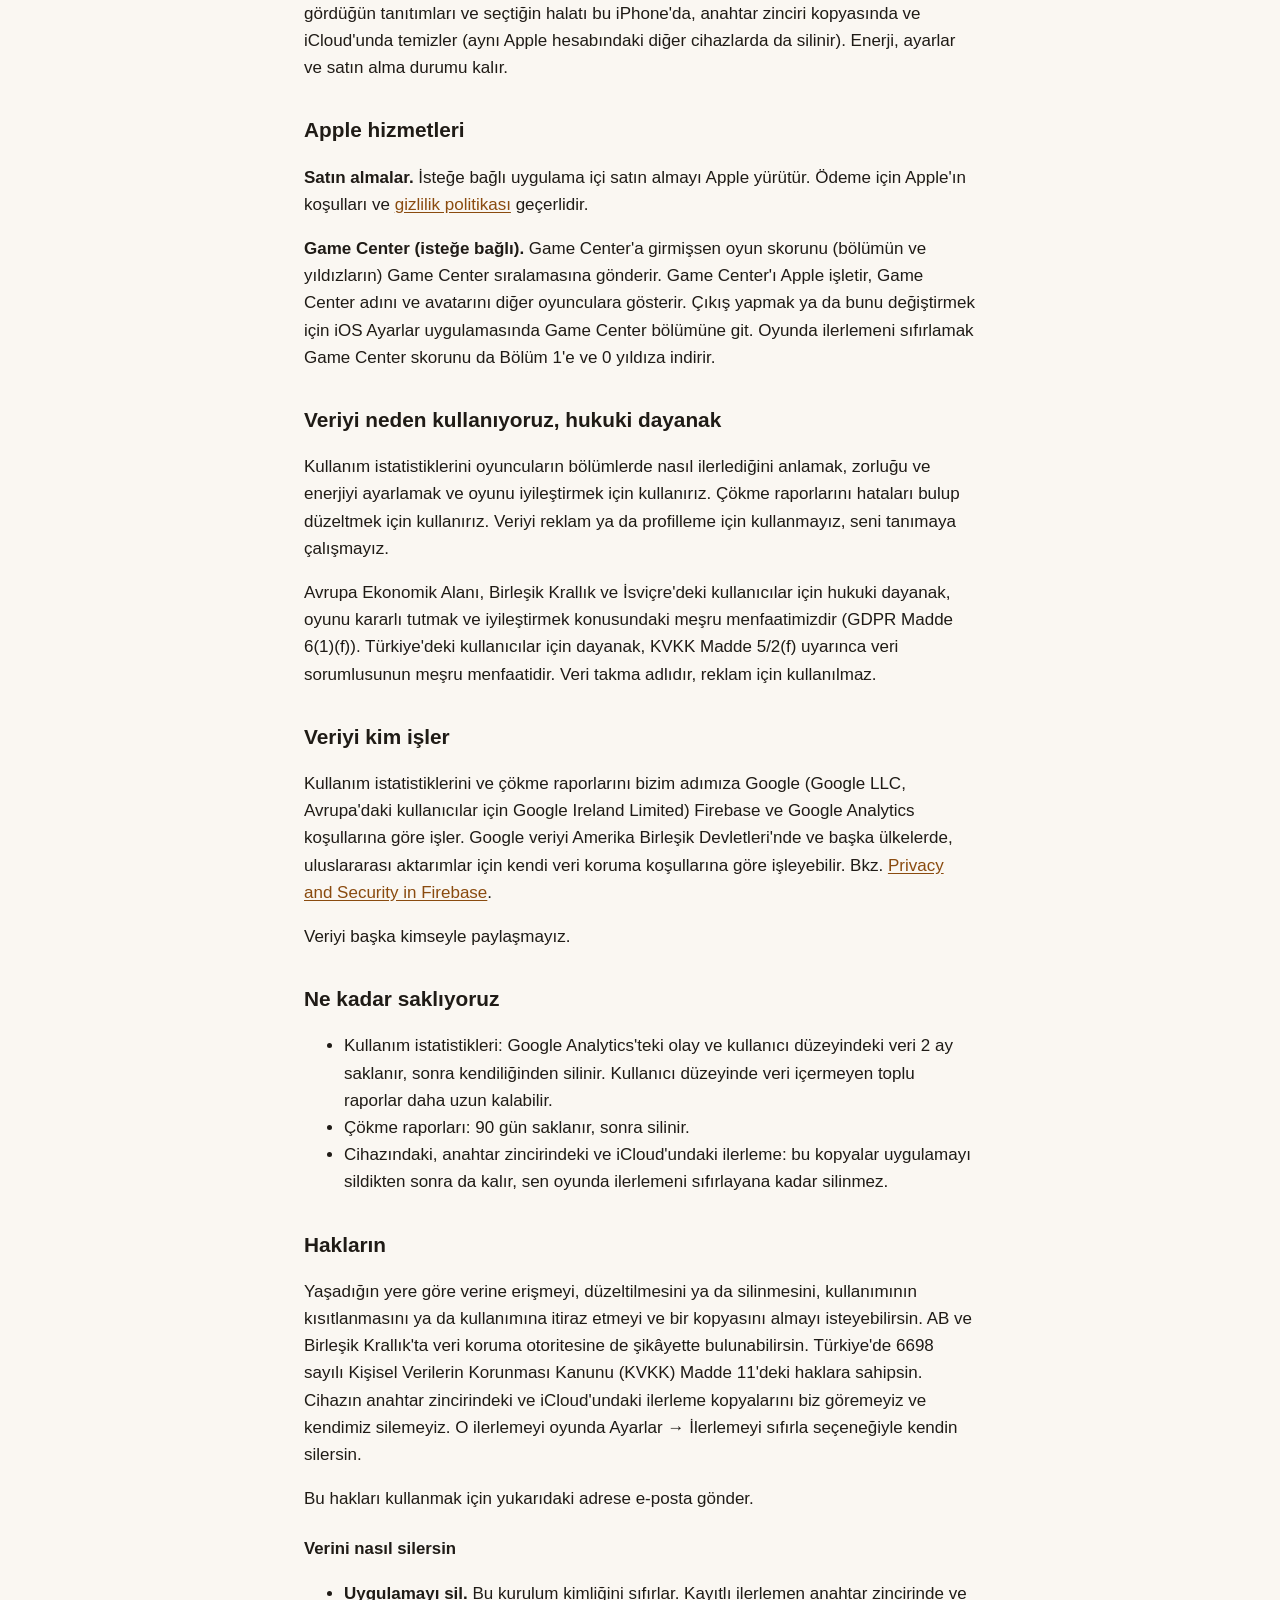
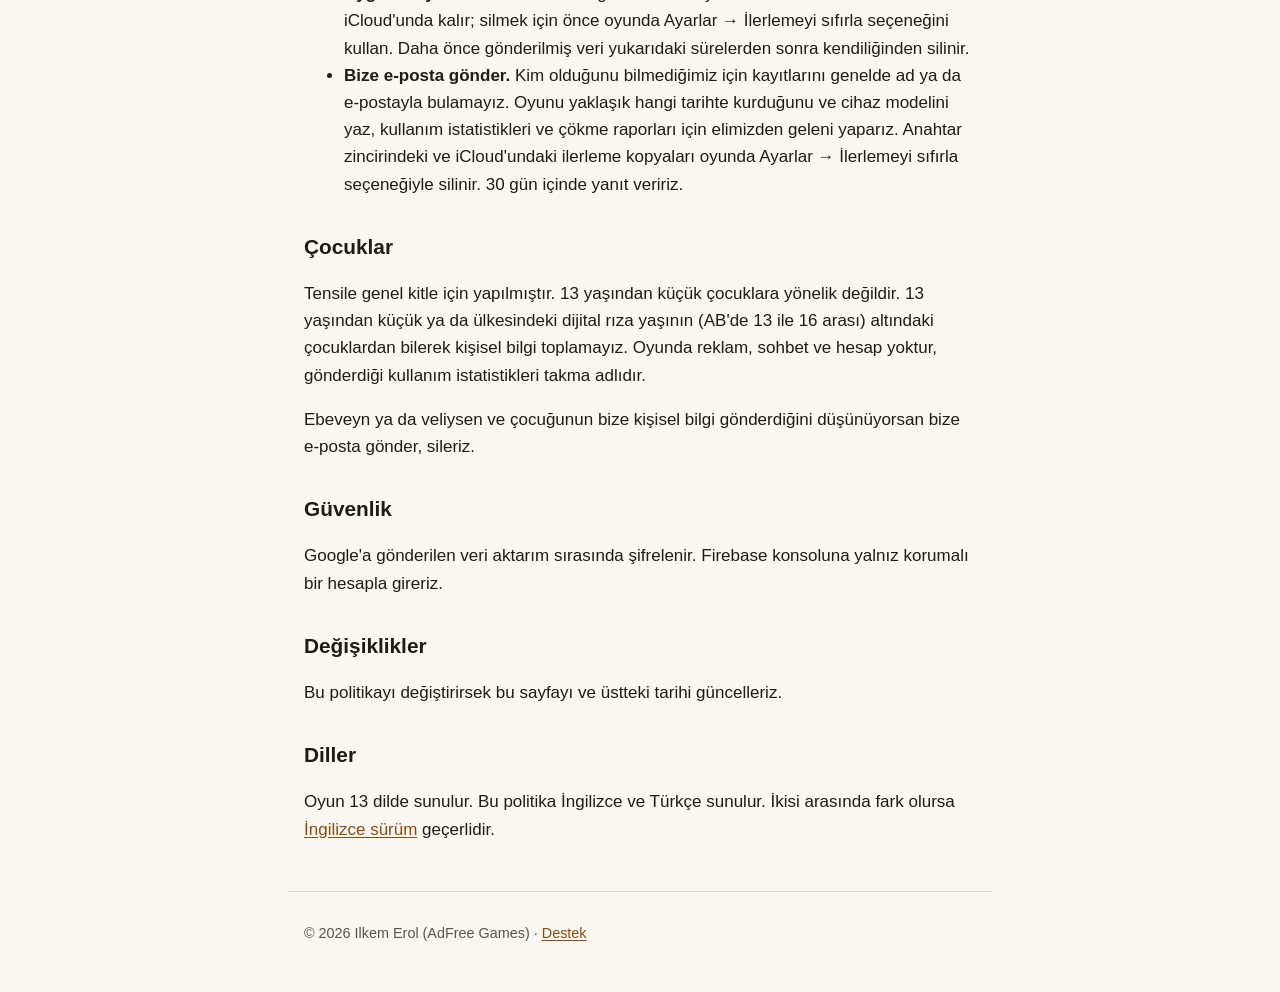
==== commit a9005361: "docs(tensile): polish Turkish reset wording Co-Authored-By: Claude Opus 5.5 <noreply@anthropic.com>" ====
--- a/tensile/privacy-tr.html
+++ b/tensile/privacy-tr.html
@@ -50,11 +50,11 @@
     <p>Adını, e-posta adresini, telefon numaranı, kişilerini, fotoğraflarını, kamerayı, mikrofonu, kesin konumunu, reklam kimliğini ya da ödeme bilgilerini toplamayız.</p>
 
     <h2>Cihazında ve iCloud'unda saklanan veriler</h2>
-    <p>İlerlemen, yıldızların, enerjin, ayarların, seçtiğin halat ve satın alma durumun cihazında saklanır. Bir kopyası cihazın anahtar zincirinde (Keychain) durur, bu yüzden oyunu silip yeniden kurduğunda geri gelir. Bir kopyası da kendi iCloud'undadır, bu yüzden aynı Apple hesabıyla yeni iPhone'una gelir. Bu kopyaların hiçbirini göremeyiz. İlerlemeni, yıldızlarını, gördüğün tanıtımları ve seçtiğin halatı oyunda Ayarlar → İlerlemeyi sıfırla ile kendin silebilirsin: bu, onları bu iPhone'da, Keychain kopyasında ve iCloud'unda temizler (aynı Apple hesabındaki diğer cihazların da bunu izler). Enerji, ayarlar ve satın alma durumu kalır.</p>
+    <p>İlerlemen, yıldızların, enerjin, ayarların, seçtiğin halat ve satın alma durumun cihazında saklanır. Bir kopyası cihazın anahtar zincirinde (Keychain) durur, bu yüzden oyunu silip yeniden kurduğunda geri gelir. Bir kopyası da kendi iCloud'undadır, bu yüzden aynı Apple hesabıyla yeni iPhone'una gelir. Bu kopyaların hiçbirini göremeyiz. Bunları oyunda Ayarlar → İlerlemeyi sıfırla bölümünden kendin silebilirsin: bu, ilerlemeni, yıldızlarını, gördüğün tanıtımları ve seçtiğin halatı bu iPhone'da, anahtar zinciri kopyasında ve iCloud'unda temizler (aynı Apple hesabındaki diğer cihazlarda da silinir). Enerji, ayarlar ve satın alma durumu kalır.</p>
 
     <h2>Apple hizmetleri</h2>
     <p><strong>Satın almalar.</strong> İsteğe bağlı uygulama içi satın almayı Apple yürütür. Ödeme için Apple'ın koşulları ve <a href="https://www.apple.com/tr/legal/privacy/">gizlilik politikası</a> geçerlidir.</p>
-    <p><strong>Game Center (isteğe bağlı).</strong> Game Center'a girmişsen oyun skorunu (bölümün ve yıldızların) Game Center sıralamasına gönderir. Game Center'ı Apple işletir, Game Center adını ve avatarını diğer oyunculara gösterir. Çıkış yapmak ya da bunu değiştirmek için iOS Ayarlar uygulamasında Game Center bölümüne git. Oyunda ilerlemeni sıfırlamak Game Center skorunu da Bölüm 1, 0 yıldıza indirir.</p>
+    <p><strong>Game Center (isteğe bağlı).</strong> Game Center'a girmişsen oyun skorunu (bölümün ve yıldızların) Game Center sıralamasına gönderir. Game Center'ı Apple işletir, Game Center adını ve avatarını diğer oyunculara gösterir. Çıkış yapmak ya da bunu değiştirmek için iOS Ayarlar uygulamasında Game Center bölümüne git. Oyunda ilerlemeni sıfırlamak Game Center skorunu da Bölüm 1'e ve 0 yıldıza indirir.</p>
 
     <h2>Veriyi neden kullanıyoruz, hukuki dayanak</h2>
     <p>Kullanım istatistiklerini oyuncuların bölümlerde nasıl ilerlediğini anlamak, zorluğu ve enerjiyi ayarlamak ve oyunu iyileştirmek için kullanırız. Çökme raporlarını hataları bulup düzeltmek için kullanırız. Veriyi reklam ya da profilleme için kullanmayız, seni tanımaya çalışmayız.</p>
@@ -68,17 +68,17 @@
     <ul>
       <li>Kullanım istatistikleri: Google Analytics'teki olay ve kullanıcı düzeyindeki veri 2 ay saklanır, sonra kendiliğinden silinir. Kullanıcı düzeyinde veri içermeyen toplu raporlar daha uzun kalabilir.</li>
       <li>Çökme raporları: 90 gün saklanır, sonra silinir.</li>
-      <li>Cihazındaki, anahtar zincirindeki ve iCloud'undaki ilerleme: bu kopyalar uygulamayı sildikten sonra da kalır, sen oyunda ilerlemeni sıfırlayana kadar.</li>
+      <li>Cihazındaki, anahtar zincirindeki ve iCloud'undaki ilerleme: bu kopyalar uygulamayı sildikten sonra da kalır, sen oyunda ilerlemeni sıfırlayana kadar silinmez.</li>
     </ul>
 
     <h2>Hakların</h2>
-    <p>Yaşadığın yere göre verine erişmeyi, düzeltilmesini ya da silinmesini, kullanımının kısıtlanmasını ya da kullanımına itiraz etmeyi ve bir kopyasını almayı isteyebilirsin. AB ve Birleşik Krallık'ta veri koruma otoritesine de şikâyette bulunabilirsin. Türkiye'de 6698 sayılı Kişisel Verilerin Korunması Kanunu (KVKK) Madde 11'deki haklara sahipsin. Cihazın anahtar zincirindeki ve iCloud'undaki ilerleme kopyalarını biz göremeyiz ve kendimiz silemeyiz. O ilerlemeyi oyunda Ayarlar → İlerlemeyi sıfırla ile kendin silersin.</p>
+    <p>Yaşadığın yere göre verine erişmeyi, düzeltilmesini ya da silinmesini, kullanımının kısıtlanmasını ya da kullanımına itiraz etmeyi ve bir kopyasını almayı isteyebilirsin. AB ve Birleşik Krallık'ta veri koruma otoritesine de şikâyette bulunabilirsin. Türkiye'de 6698 sayılı Kişisel Verilerin Korunması Kanunu (KVKK) Madde 11'deki haklara sahipsin. Cihazın anahtar zincirindeki ve iCloud'undaki ilerleme kopyalarını biz göremeyiz ve kendimiz silemeyiz. O ilerlemeyi oyunda Ayarlar → İlerlemeyi sıfırla seçeneğiyle kendin silersin.</p>
     <p>Bu hakları kullanmak için yukarıdaki adrese e-posta gönder.</p>
 
     <h3>Verini nasıl silersin</h3>
     <ul>
-      <li><strong>Uygulamayı sil.</strong> Bu kurulum kimliğini sıfırlar. Kayıtlı ilerlemen anahtar zincirinde ve iCloud'unda kalır; silmek için önce oyunda Ayarlar → İlerlemeyi sıfırla'yı kullan. Daha önce gönderilmiş veri yukarıdaki sürelerden sonra kendiliğinden silinir.</li>
-      <li><strong>Bize e-posta gönder.</strong> Kim olduğunu bilmediğimiz için kayıtlarını genelde ad ya da e-postayla bulamayız. Oyunu yaklaşık hangi tarihte kurduğunu ve cihaz modelini yaz, kullanım istatistikleri ve çökme raporları için elimizden geleni yaparız. Anahtar zincirindeki ve iCloud'undaki ilerleme kopyaları oyunda Ayarlar → İlerlemeyi sıfırla ile silinir. 30 gün içinde yanıt veririz.</li>
+      <li><strong>Uygulamayı sil.</strong> Bu kurulum kimliğini sıfırlar. Kayıtlı ilerlemen anahtar zincirinde ve iCloud'unda kalır; silmek için önce oyunda Ayarlar → İlerlemeyi sıfırla seçeneğini kullan. Daha önce gönderilmiş veri yukarıdaki sürelerden sonra kendiliğinden silinir.</li>
+      <li><strong>Bize e-posta gönder.</strong> Kim olduğunu bilmediğimiz için kayıtlarını genelde ad ya da e-postayla bulamayız. Oyunu yaklaşık hangi tarihte kurduğunu ve cihaz modelini yaz, kullanım istatistikleri ve çökme raporları için elimizden geleni yaparız. Anahtar zincirindeki ve iCloud'undaki ilerleme kopyaları oyunda Ayarlar → İlerlemeyi sıfırla seçeneğiyle silinir. 30 gün içinde yanıt veririz.</li>
     </ul>
 
     <h2>Çocuklar</h2>
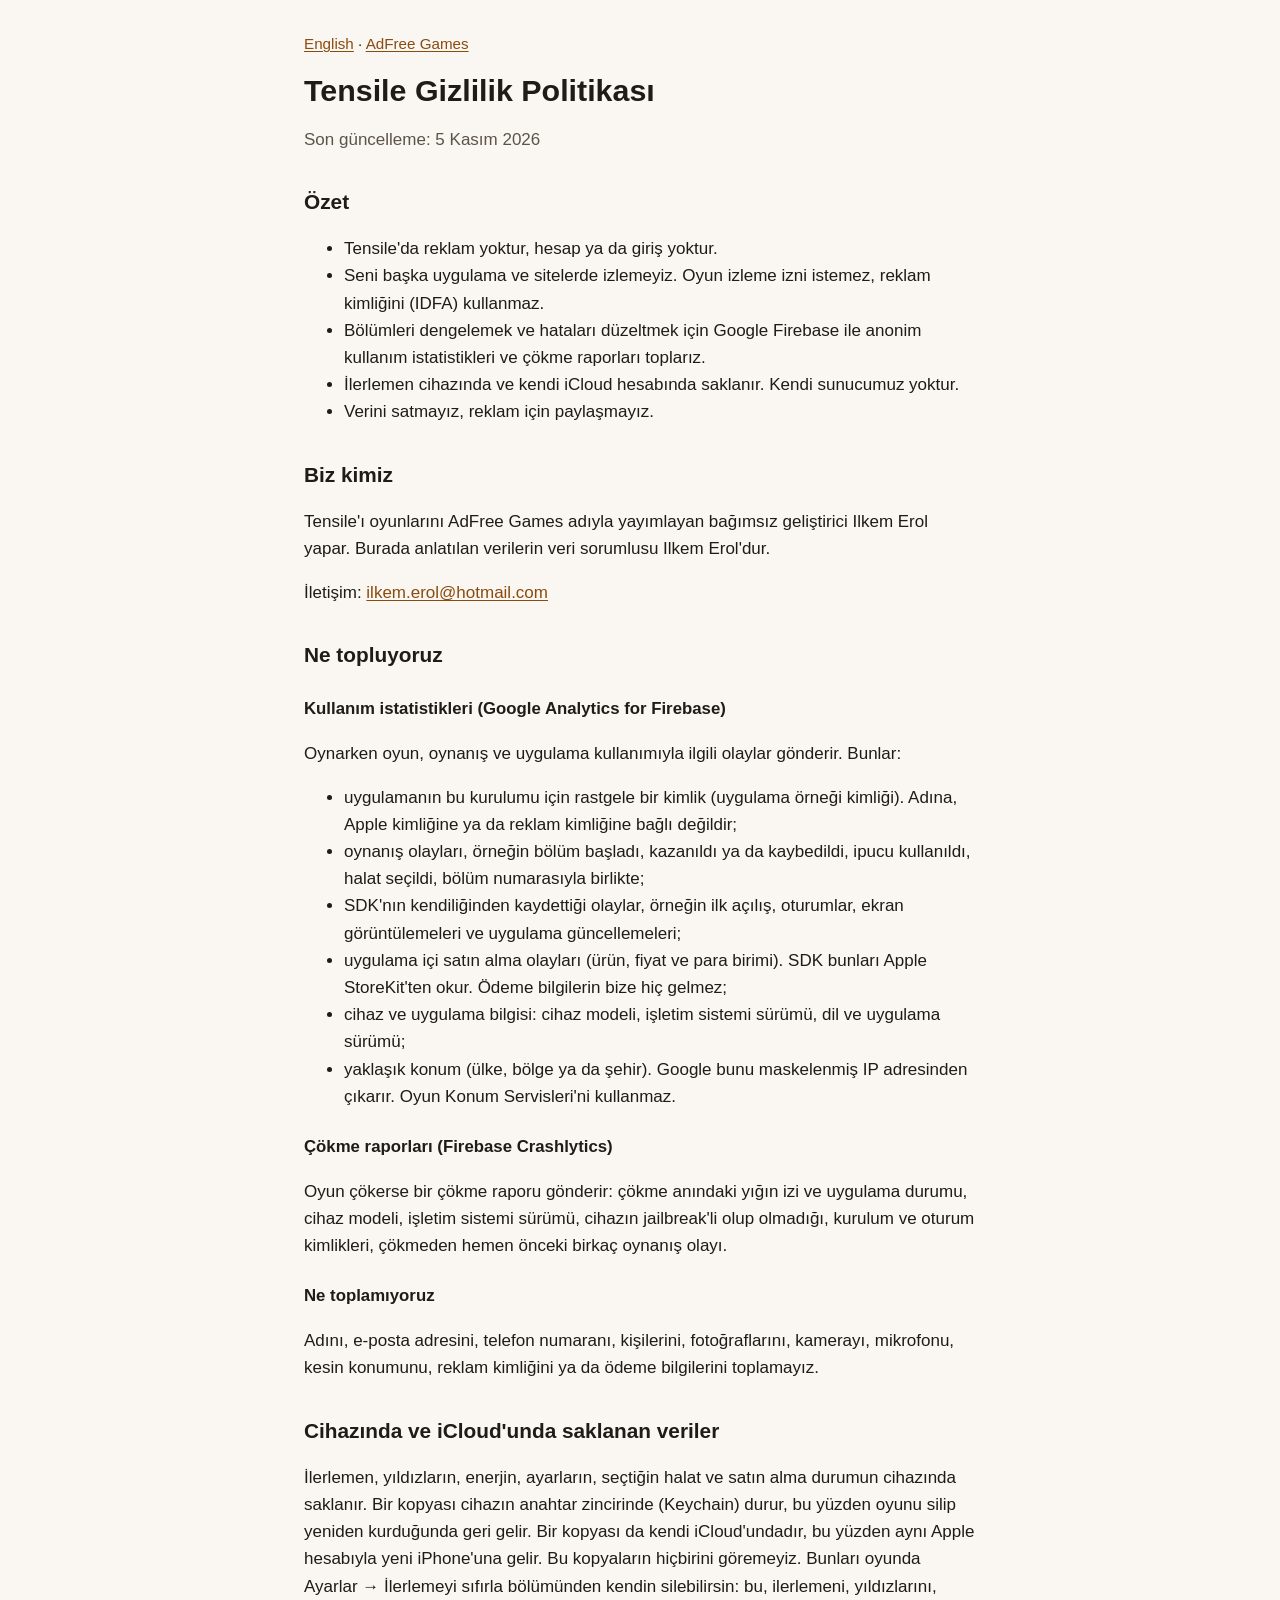
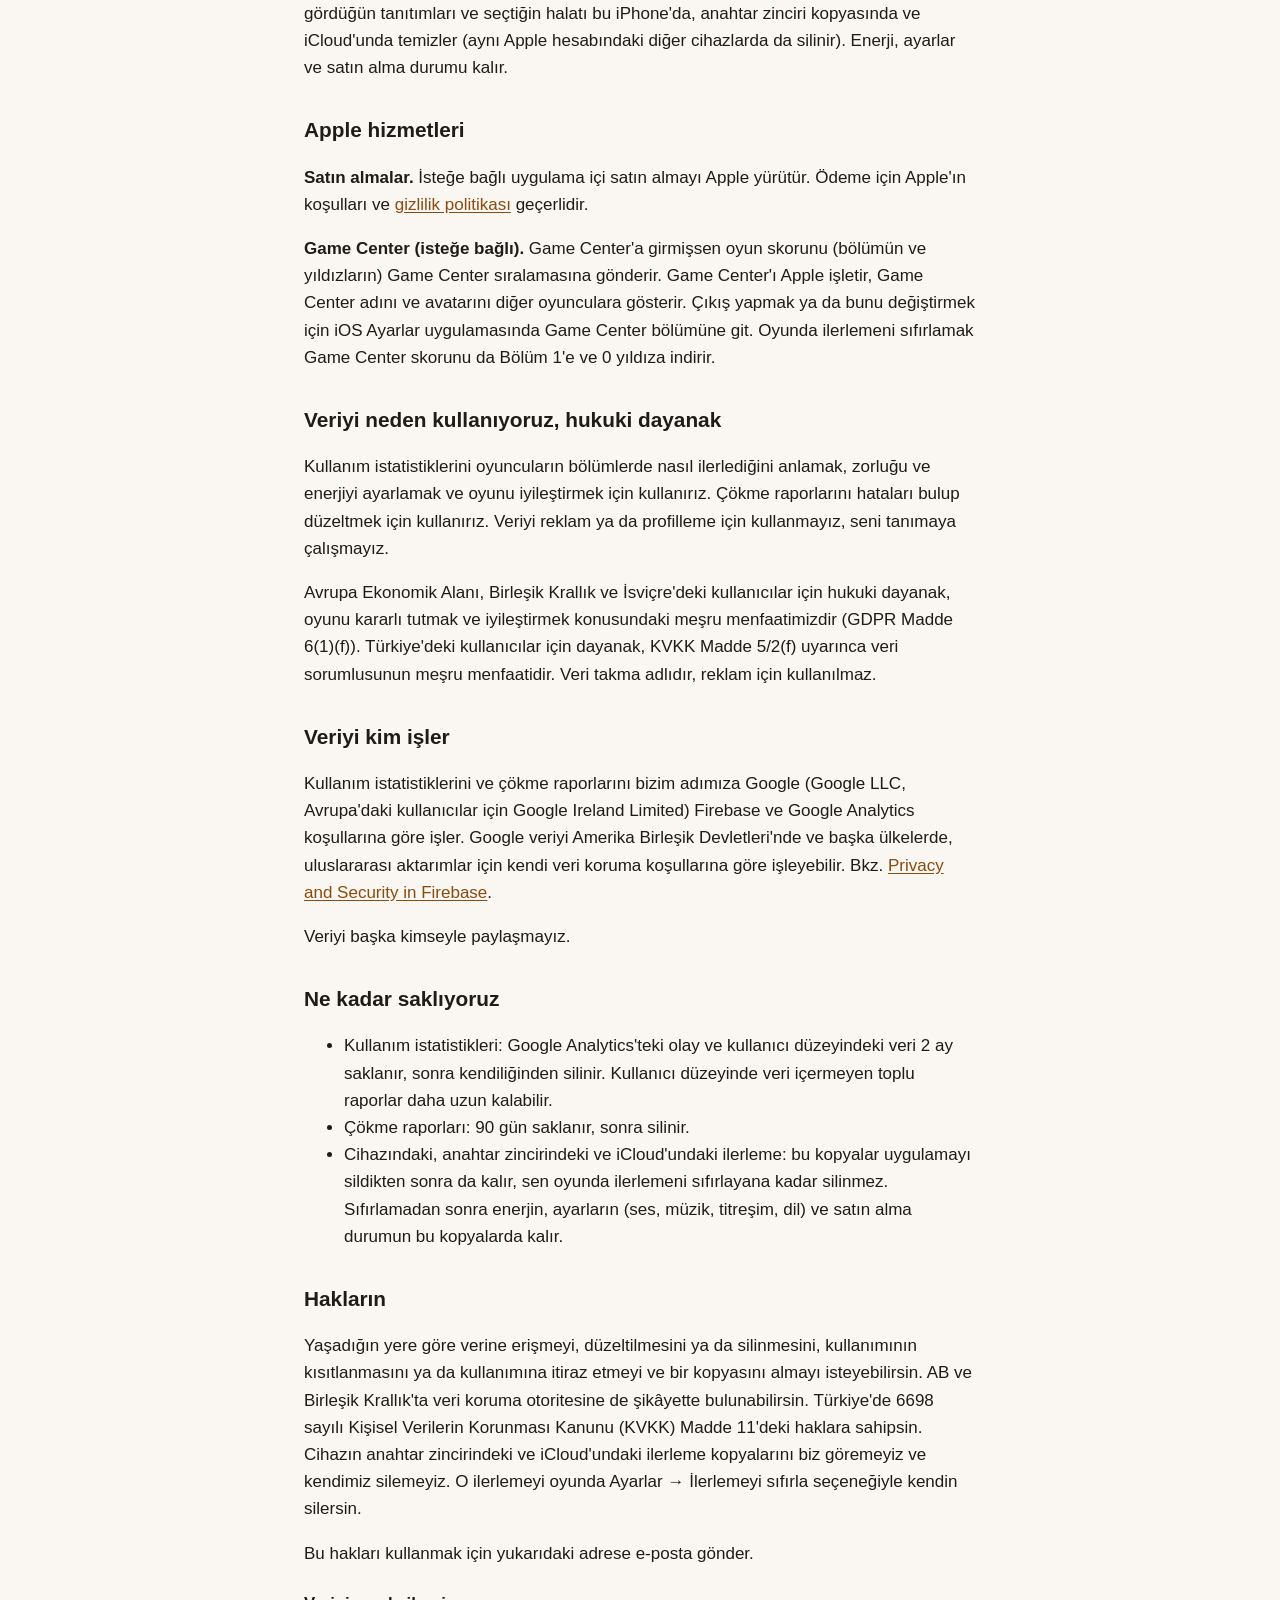
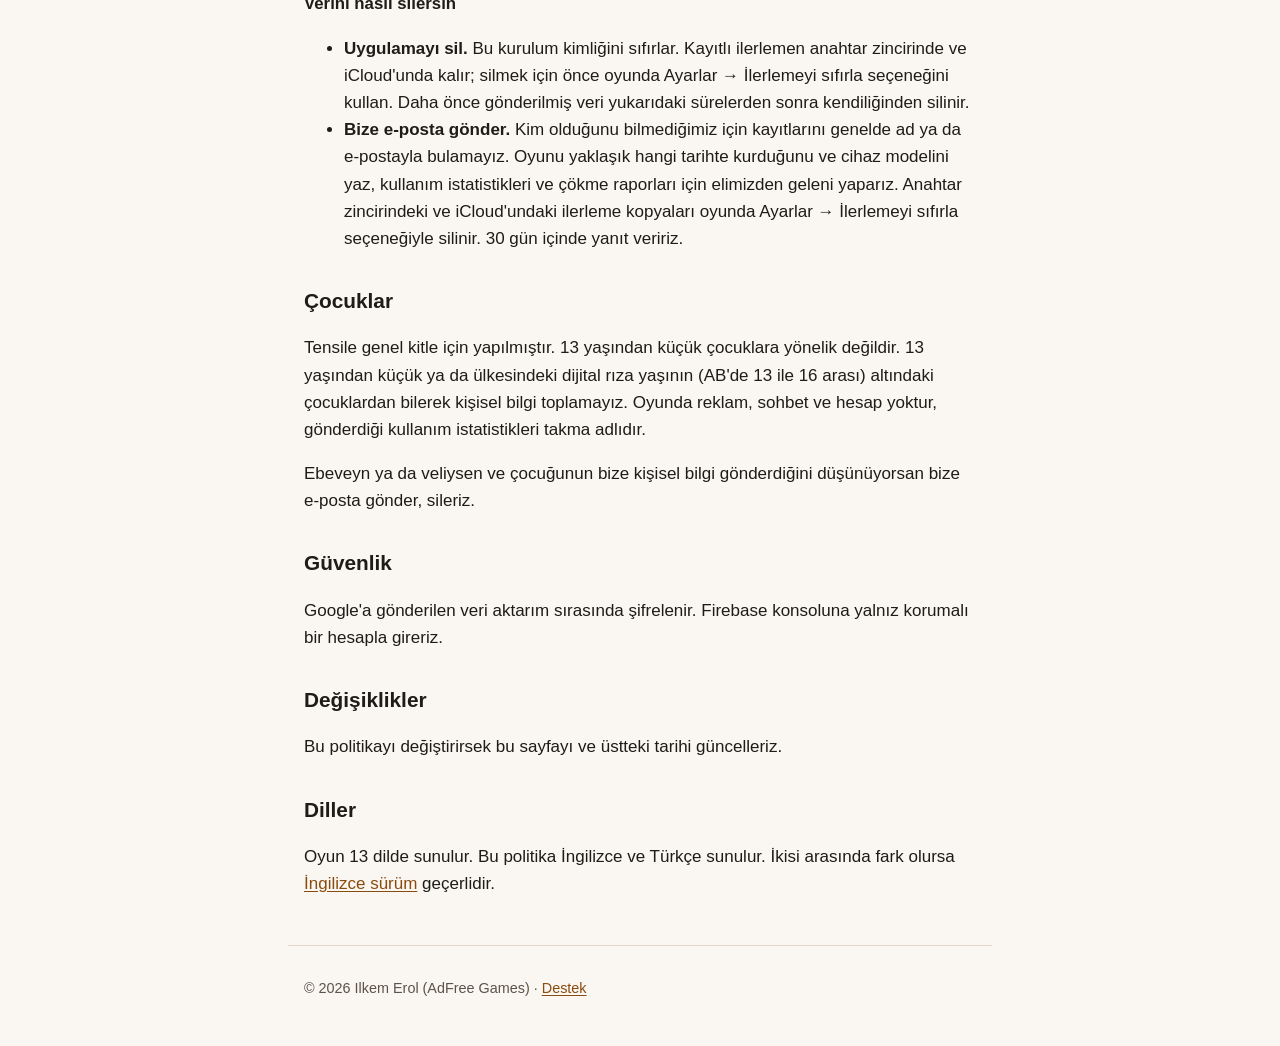
==== commit ce745b4a: "docs(tensile): energy, settings and purchase stay after a reset Co-Authored-By: Claude Opus 5.5 <nor" ====
--- a/tensile/privacy-tr.html
+++ b/tensile/privacy-tr.html
@@ -68,7 +68,7 @@
     <ul>
       <li>Kullanım istatistikleri: Google Analytics'teki olay ve kullanıcı düzeyindeki veri 2 ay saklanır, sonra kendiliğinden silinir. Kullanıcı düzeyinde veri içermeyen toplu raporlar daha uzun kalabilir.</li>
       <li>Çökme raporları: 90 gün saklanır, sonra silinir.</li>
-      <li>Cihazındaki, anahtar zincirindeki ve iCloud'undaki ilerleme: bu kopyalar uygulamayı sildikten sonra da kalır, sen oyunda ilerlemeni sıfırlayana kadar silinmez.</li>
+      <li>Cihazındaki, anahtar zincirindeki ve iCloud'undaki ilerleme: bu kopyalar uygulamayı sildikten sonra da kalır, sen oyunda ilerlemeni sıfırlayana kadar silinmez. Sıfırlamadan sonra enerjin, ayarların (ses, müzik, titreşim, dil) ve satın alma durumun bu kopyalarda kalır.</li>
     </ul>
 
     <h2>Hakların</h2>
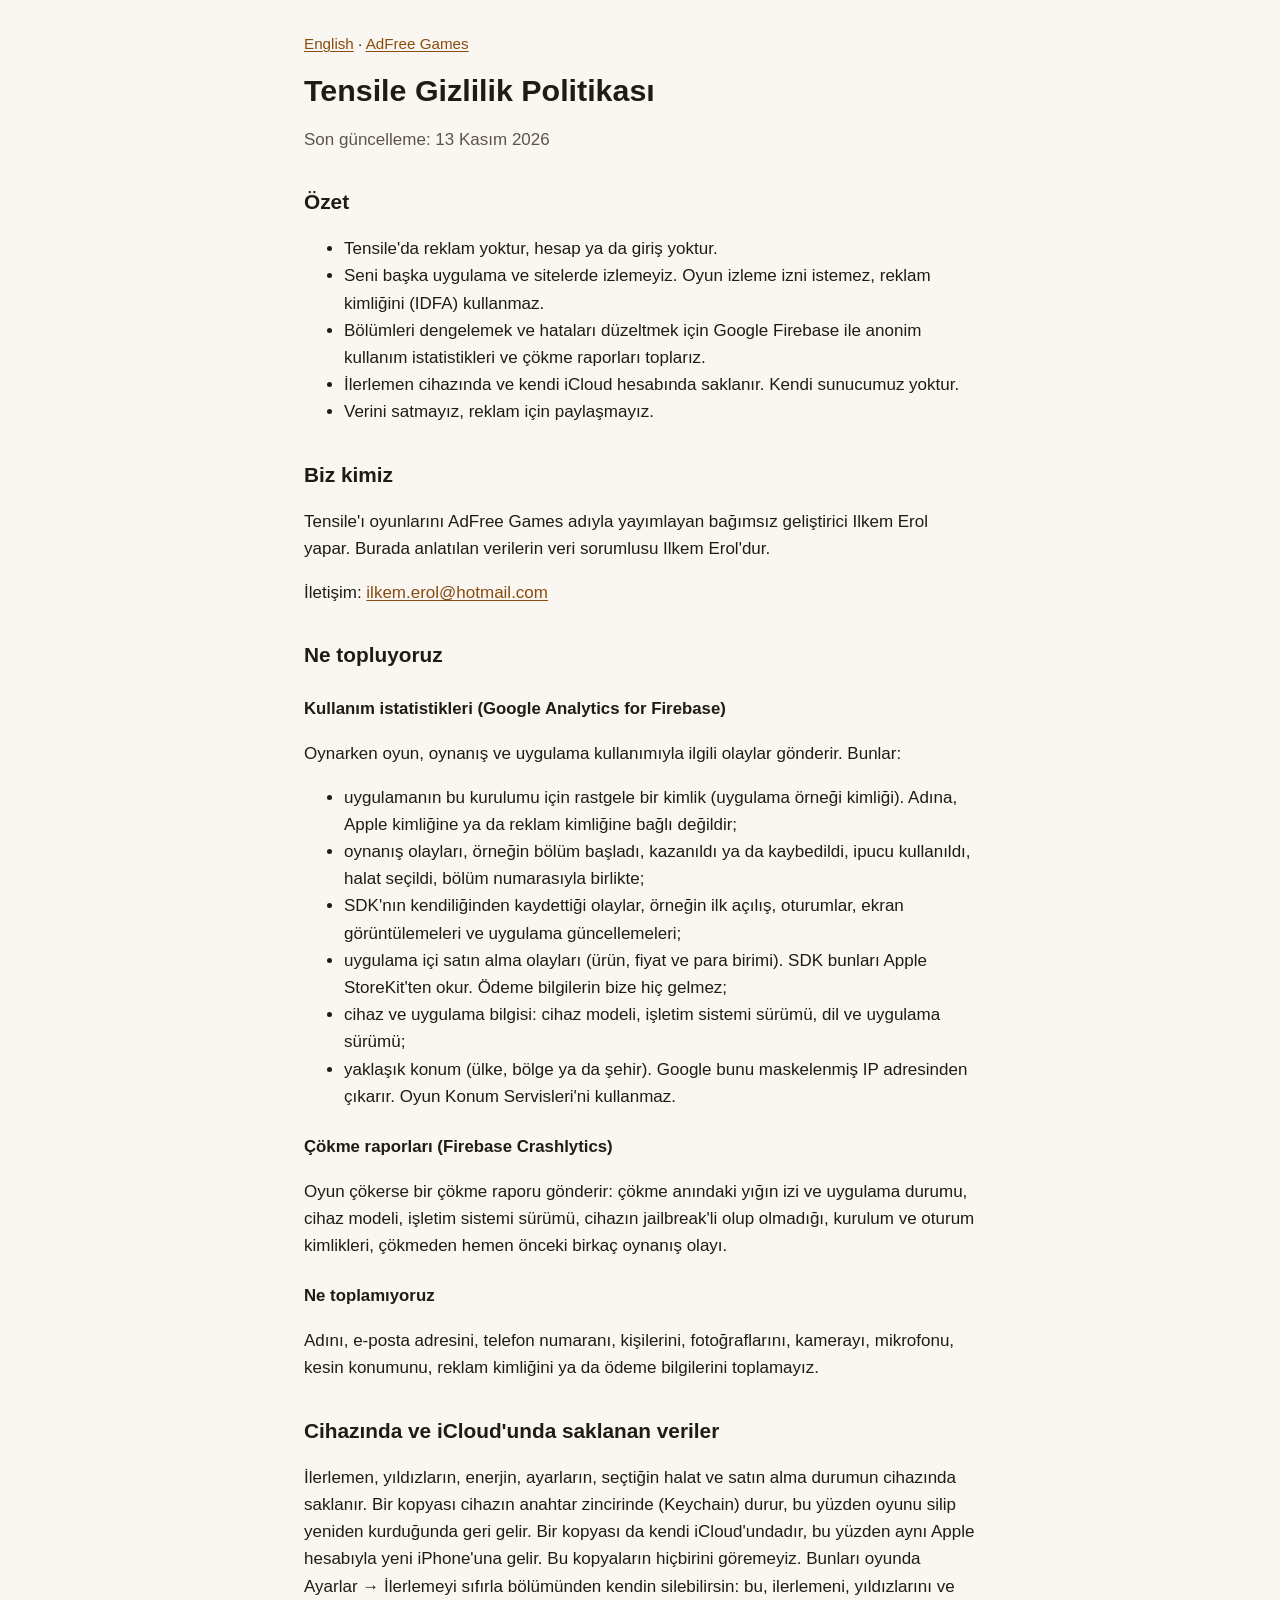
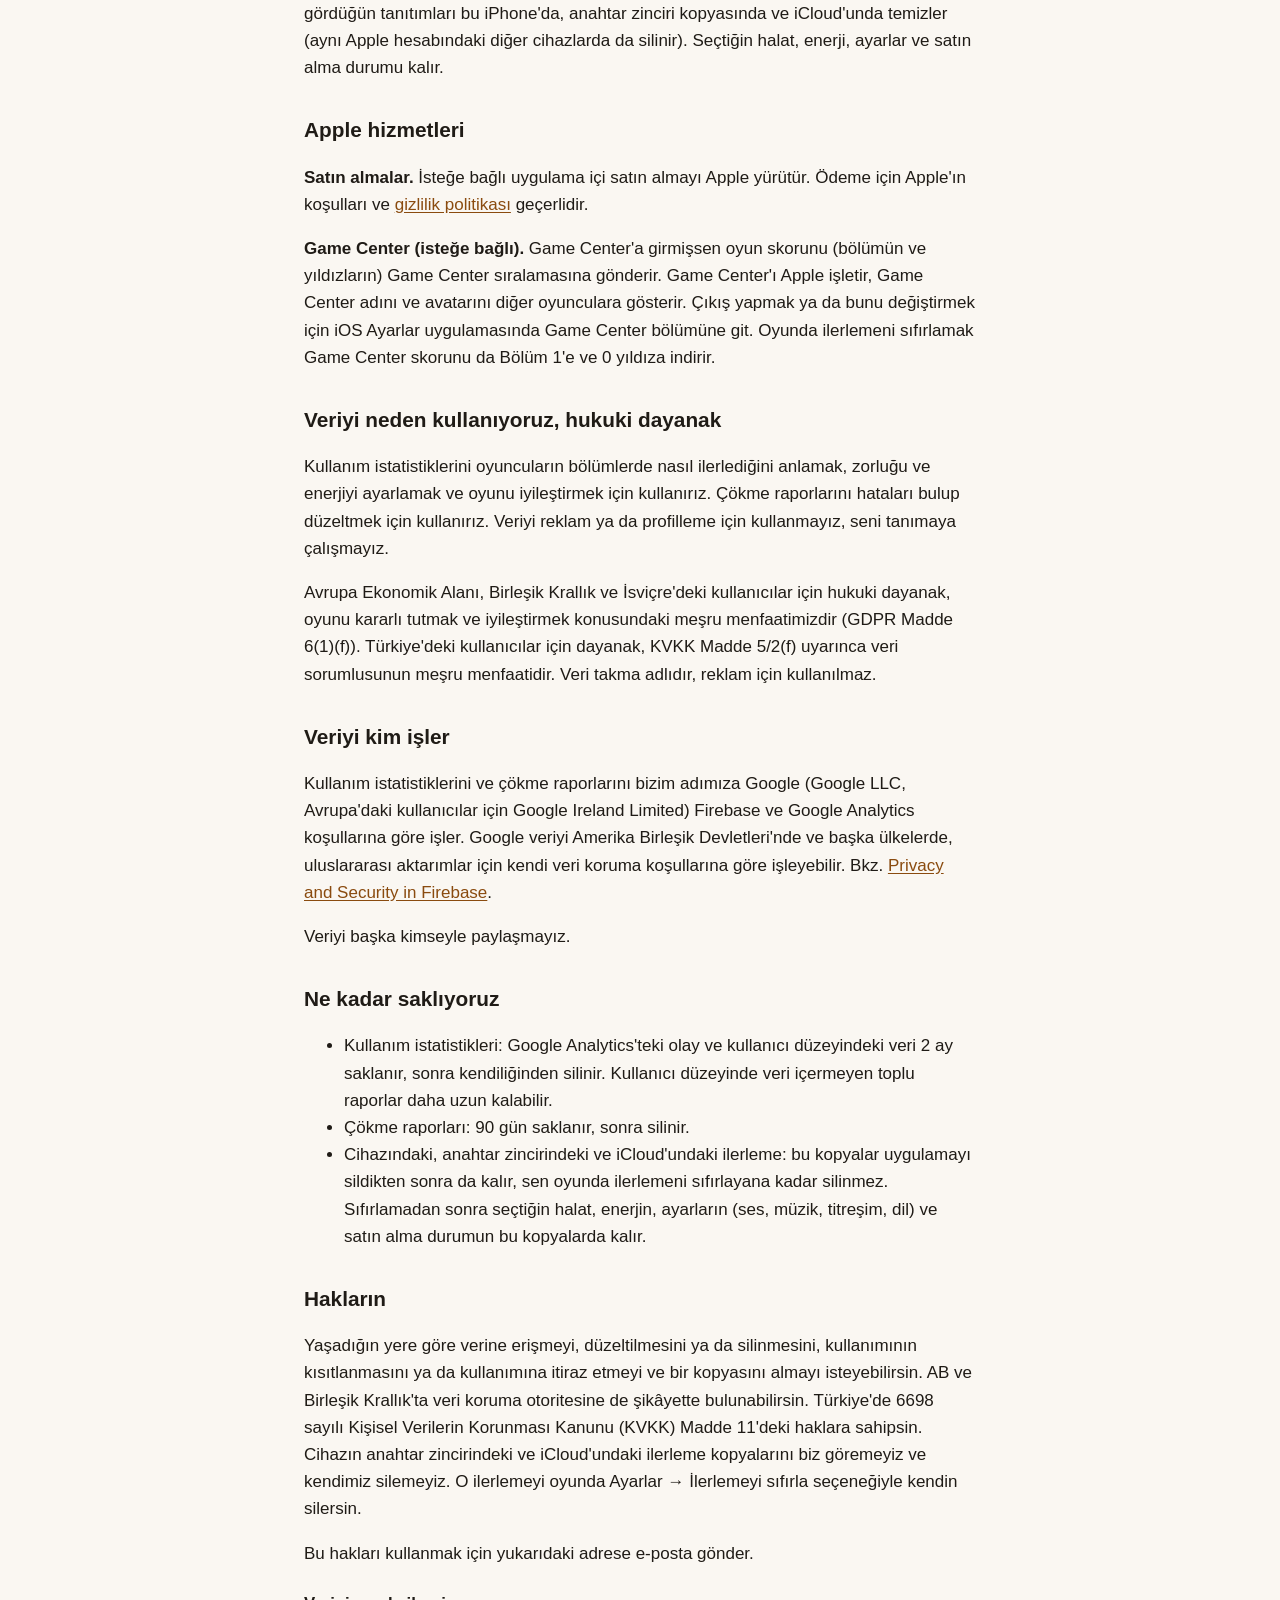
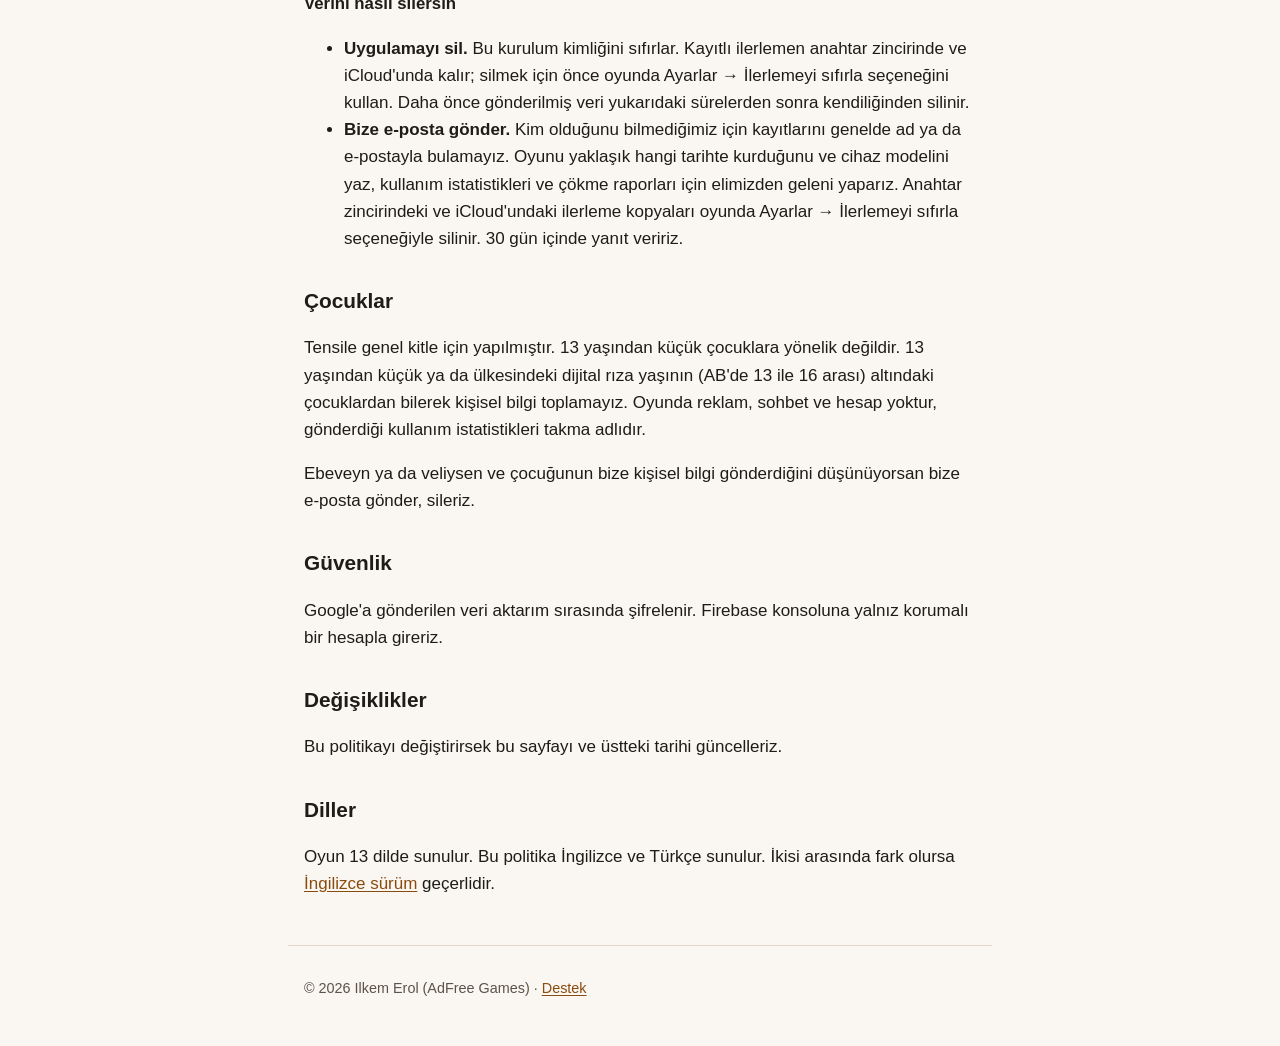
==== commit a749a1fa: "docs(tensile): selected rope stays after a reset Co-Authored-By: Claude Opus 5.5 <noreply@anthropic." ====
--- a/tensile/privacy-tr.html
+++ b/tensile/privacy-tr.html
@@ -13,7 +13,7 @@
   <header>
     <nav class="lang" aria-label="Dil"><a href="privacy.html" hreflang="en" lang="en">English</a> · <a href="../index.html">AdFree Games</a></nav>
     <h1>Tensile Gizlilik Politikası</h1>
-    <p class="muted">Son güncelleme: 5 Kasım 2026</p>
+    <p class="muted">Son güncelleme: 13 Kasım 2026</p>
   </header>
 
   <main>
@@ -50,7 +50,7 @@
     <p>Adını, e-posta adresini, telefon numaranı, kişilerini, fotoğraflarını, kamerayı, mikrofonu, kesin konumunu, reklam kimliğini ya da ödeme bilgilerini toplamayız.</p>
 
     <h2>Cihazında ve iCloud'unda saklanan veriler</h2>
-    <p>İlerlemen, yıldızların, enerjin, ayarların, seçtiğin halat ve satın alma durumun cihazında saklanır. Bir kopyası cihazın anahtar zincirinde (Keychain) durur, bu yüzden oyunu silip yeniden kurduğunda geri gelir. Bir kopyası da kendi iCloud'undadır, bu yüzden aynı Apple hesabıyla yeni iPhone'una gelir. Bu kopyaların hiçbirini göremeyiz. Bunları oyunda Ayarlar → İlerlemeyi sıfırla bölümünden kendin silebilirsin: bu, ilerlemeni, yıldızlarını, gördüğün tanıtımları ve seçtiğin halatı bu iPhone'da, anahtar zinciri kopyasında ve iCloud'unda temizler (aynı Apple hesabındaki diğer cihazlarda da silinir). Enerji, ayarlar ve satın alma durumu kalır.</p>
+    <p>İlerlemen, yıldızların, enerjin, ayarların, seçtiğin halat ve satın alma durumun cihazında saklanır. Bir kopyası cihazın anahtar zincirinde (Keychain) durur, bu yüzden oyunu silip yeniden kurduğunda geri gelir. Bir kopyası da kendi iCloud'undadır, bu yüzden aynı Apple hesabıyla yeni iPhone'una gelir. Bu kopyaların hiçbirini göremeyiz. Bunları oyunda Ayarlar → İlerlemeyi sıfırla bölümünden kendin silebilirsin: bu, ilerlemeni, yıldızlarını ve gördüğün tanıtımları bu iPhone'da, anahtar zinciri kopyasında ve iCloud'unda temizler (aynı Apple hesabındaki diğer cihazlarda da silinir). Seçtiğin halat, enerji, ayarlar ve satın alma durumu kalır.</p>
 
     <h2>Apple hizmetleri</h2>
     <p><strong>Satın almalar.</strong> İsteğe bağlı uygulama içi satın almayı Apple yürütür. Ödeme için Apple'ın koşulları ve <a href="https://www.apple.com/tr/legal/privacy/">gizlilik politikası</a> geçerlidir.</p>
@@ -68,7 +68,7 @@
     <ul>
       <li>Kullanım istatistikleri: Google Analytics'teki olay ve kullanıcı düzeyindeki veri 2 ay saklanır, sonra kendiliğinden silinir. Kullanıcı düzeyinde veri içermeyen toplu raporlar daha uzun kalabilir.</li>
       <li>Çökme raporları: 90 gün saklanır, sonra silinir.</li>
-      <li>Cihazındaki, anahtar zincirindeki ve iCloud'undaki ilerleme: bu kopyalar uygulamayı sildikten sonra da kalır, sen oyunda ilerlemeni sıfırlayana kadar silinmez. Sıfırlamadan sonra enerjin, ayarların (ses, müzik, titreşim, dil) ve satın alma durumun bu kopyalarda kalır.</li>
+      <li>Cihazındaki, anahtar zincirindeki ve iCloud'undaki ilerleme: bu kopyalar uygulamayı sildikten sonra da kalır, sen oyunda ilerlemeni sıfırlayana kadar silinmez. Sıfırlamadan sonra seçtiğin halat, enerjin, ayarların (ses, müzik, titreşim, dil) ve satın alma durumun bu kopyalarda kalır.</li>
     </ul>
 
     <h2>Hakların</h2>
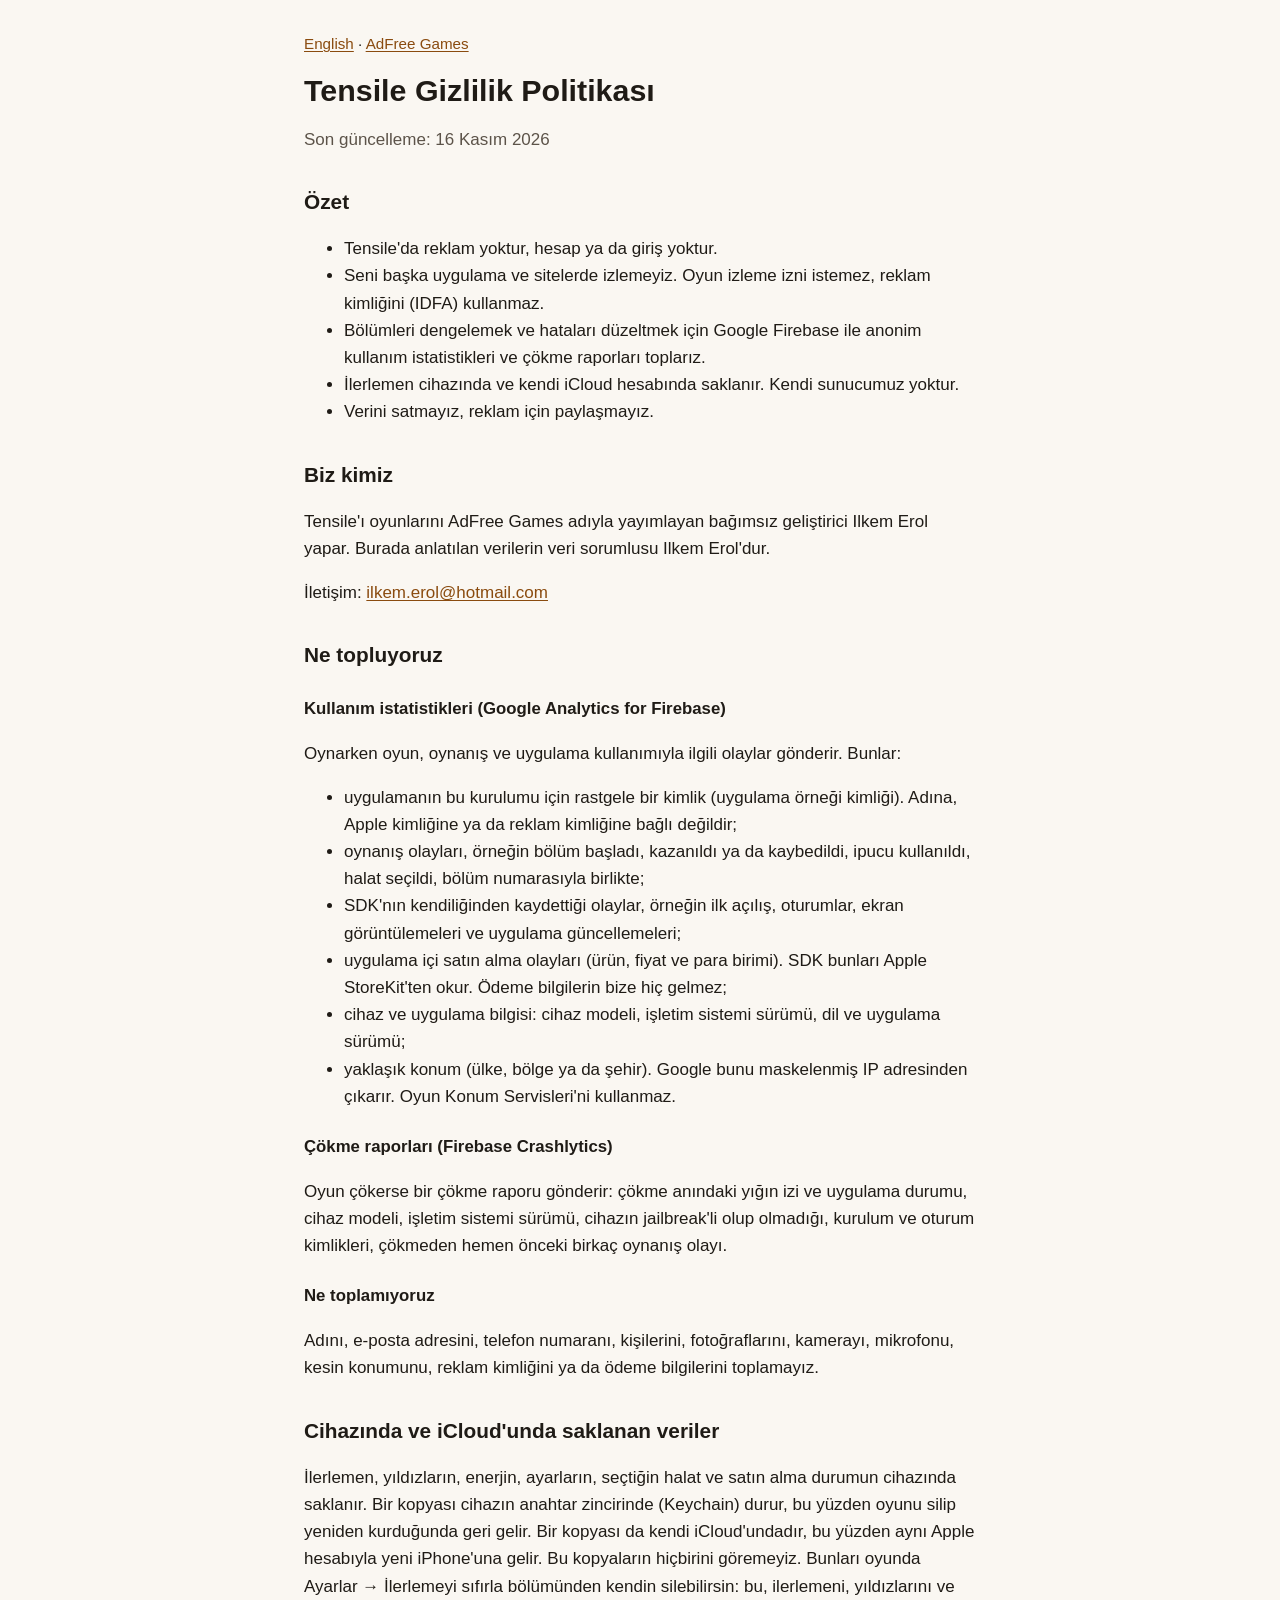
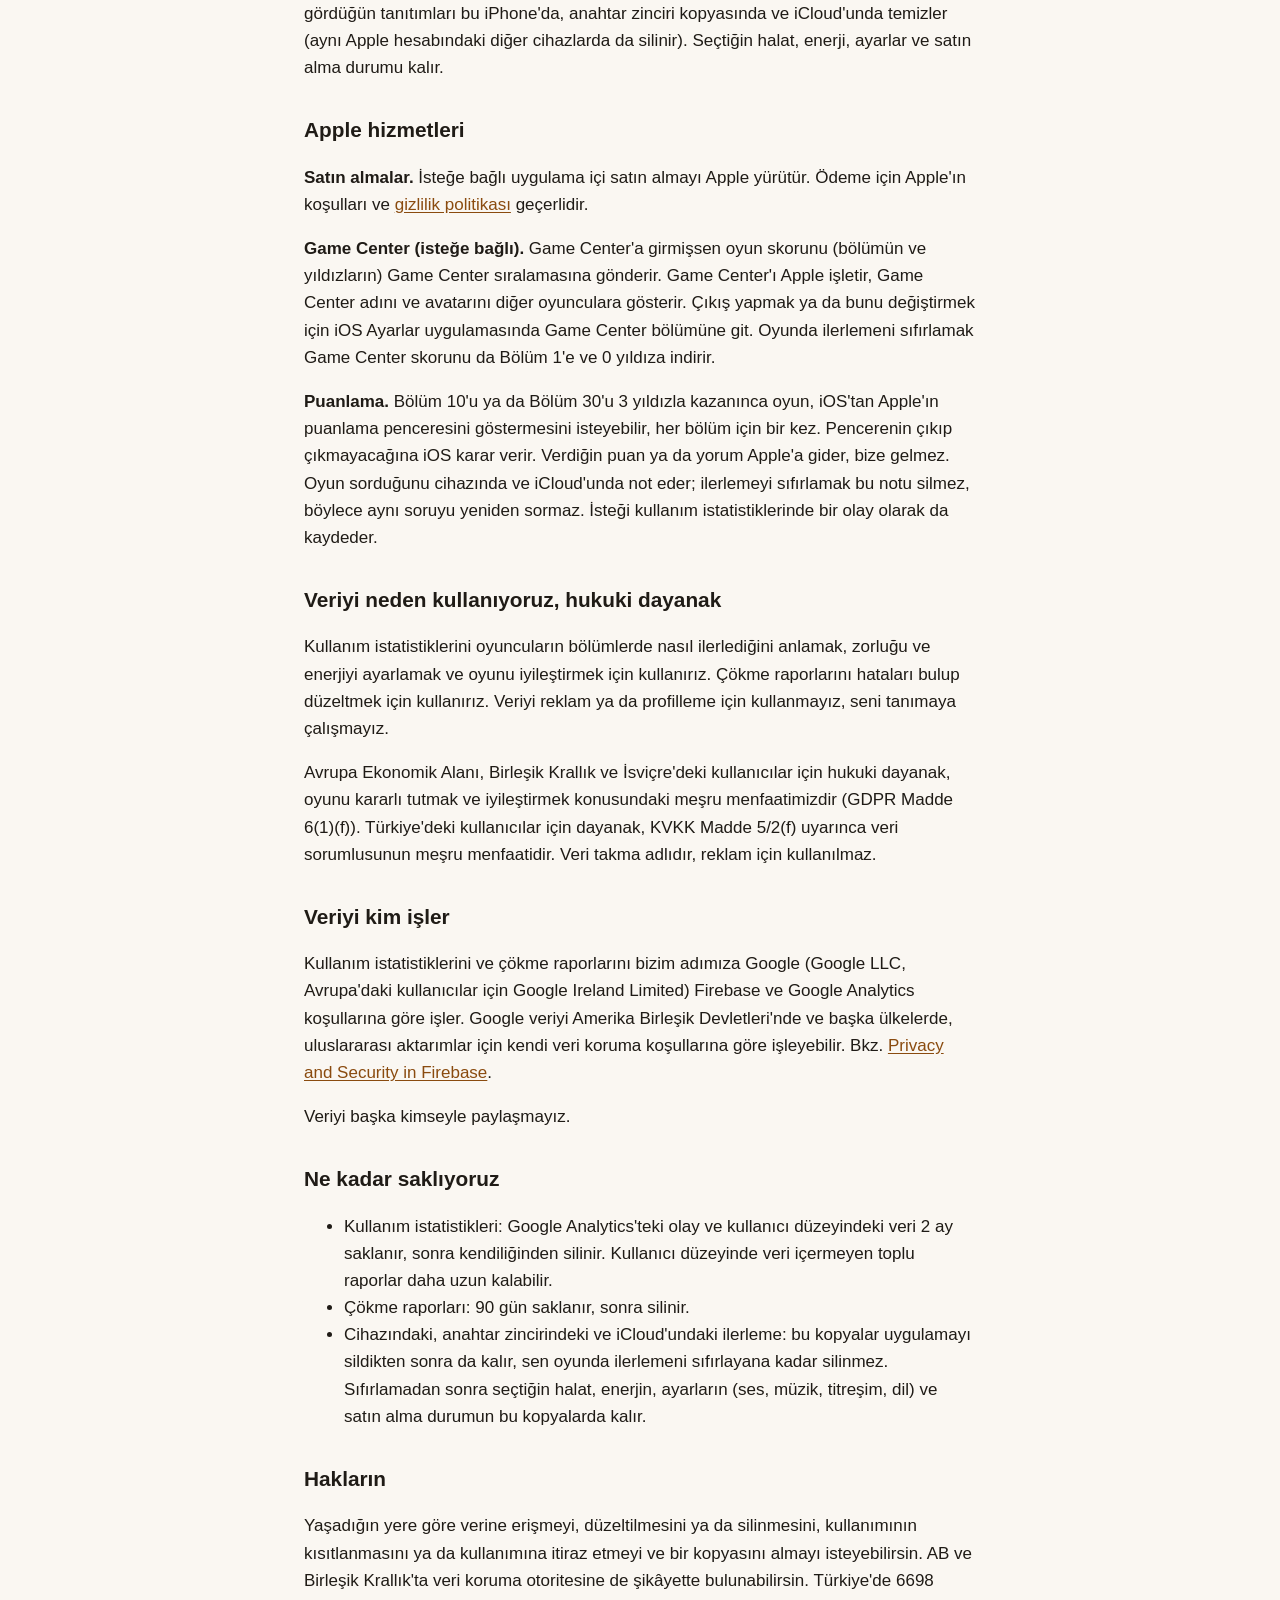
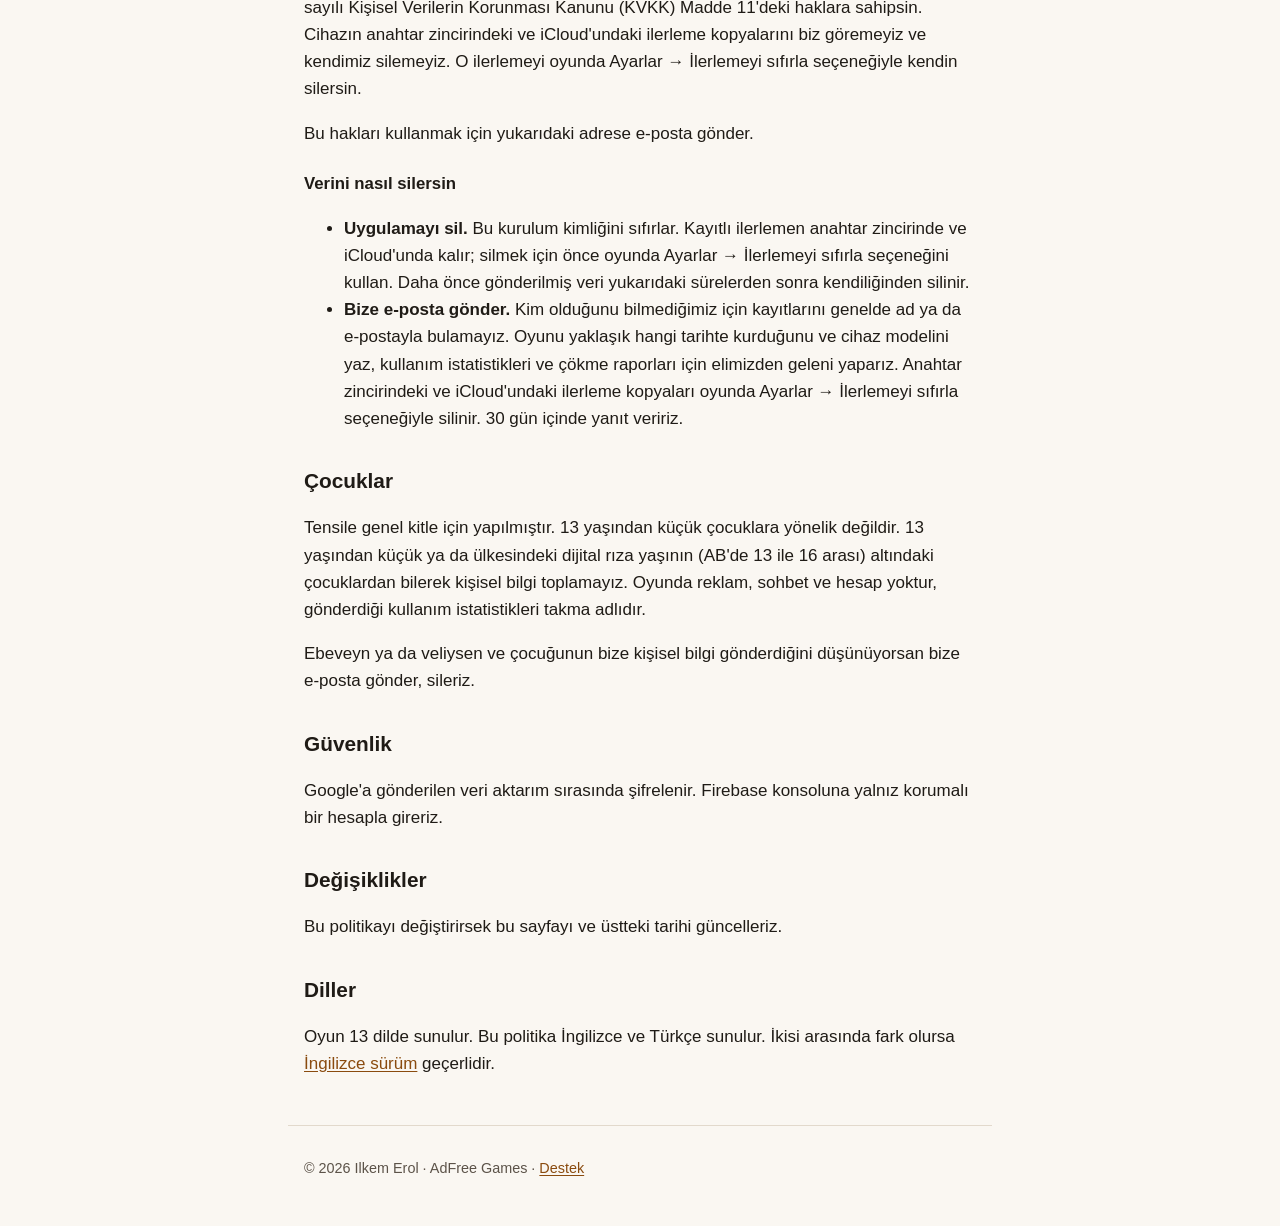
==== commit b5f00f0c: "docs: bring privacy and support pages in line with the 1.0 builds Tidefill: 13 languages, the purcha" ====
--- a/tensile/privacy-tr.html
+++ b/tensile/privacy-tr.html
@@ -13,7 +13,7 @@
   <header>
     <nav class="lang" aria-label="Dil"><a href="privacy.html" hreflang="en" lang="en">English</a> · <a href="../index.html">AdFree Games</a></nav>
     <h1>Tensile Gizlilik Politikası</h1>
-    <p class="muted">Son güncelleme: 13 Kasım 2026</p>
+    <p class="muted">Son güncelleme: 16 Kasım 2026</p>
   </header>
 
   <main>
@@ -55,6 +55,7 @@
     <h2>Apple hizmetleri</h2>
     <p><strong>Satın almalar.</strong> İsteğe bağlı uygulama içi satın almayı Apple yürütür. Ödeme için Apple'ın koşulları ve <a href="https://www.apple.com/tr/legal/privacy/">gizlilik politikası</a> geçerlidir.</p>
     <p><strong>Game Center (isteğe bağlı).</strong> Game Center'a girmişsen oyun skorunu (bölümün ve yıldızların) Game Center sıralamasına gönderir. Game Center'ı Apple işletir, Game Center adını ve avatarını diğer oyunculara gösterir. Çıkış yapmak ya da bunu değiştirmek için iOS Ayarlar uygulamasında Game Center bölümüne git. Oyunda ilerlemeni sıfırlamak Game Center skorunu da Bölüm 1'e ve 0 yıldıza indirir.</p>
+    <p><strong>Puanlama.</strong> Bölüm 10'u ya da Bölüm 30'u 3 yıldızla kazanınca oyun, iOS'tan Apple'ın puanlama penceresini göstermesini isteyebilir, her bölüm için bir kez. Pencerenin çıkıp çıkmayacağına iOS karar verir. Verdiğin puan ya da yorum Apple'a gider, bize gelmez. Oyun sorduğunu cihazında ve iCloud'unda not eder; ilerlemeyi sıfırlamak bu notu silmez, böylece aynı soruyu yeniden sormaz. İsteği kullanım istatistiklerinde bir olay olarak da kaydeder.</p>
 
     <h2>Veriyi neden kullanıyoruz, hukuki dayanak</h2>
     <p>Kullanım istatistiklerini oyuncuların bölümlerde nasıl ilerlediğini anlamak, zorluğu ve enerjiyi ayarlamak ve oyunu iyileştirmek için kullanırız. Çökme raporlarını hataları bulup düzeltmek için kullanırız. Veriyi reklam ya da profilleme için kullanmayız, seni tanımaya çalışmayız.</p>
@@ -96,7 +97,7 @@
   </main>
 
   <footer>
-    <p>&copy; 2026 Ilkem Erol (AdFree Games) · <a href="support.html">Destek</a></p>
+    <p>&copy; 2026 Ilkem Erol · AdFree Games · <a href="support.html">Destek</a></p>
   </footer>
 </body>
 </html>
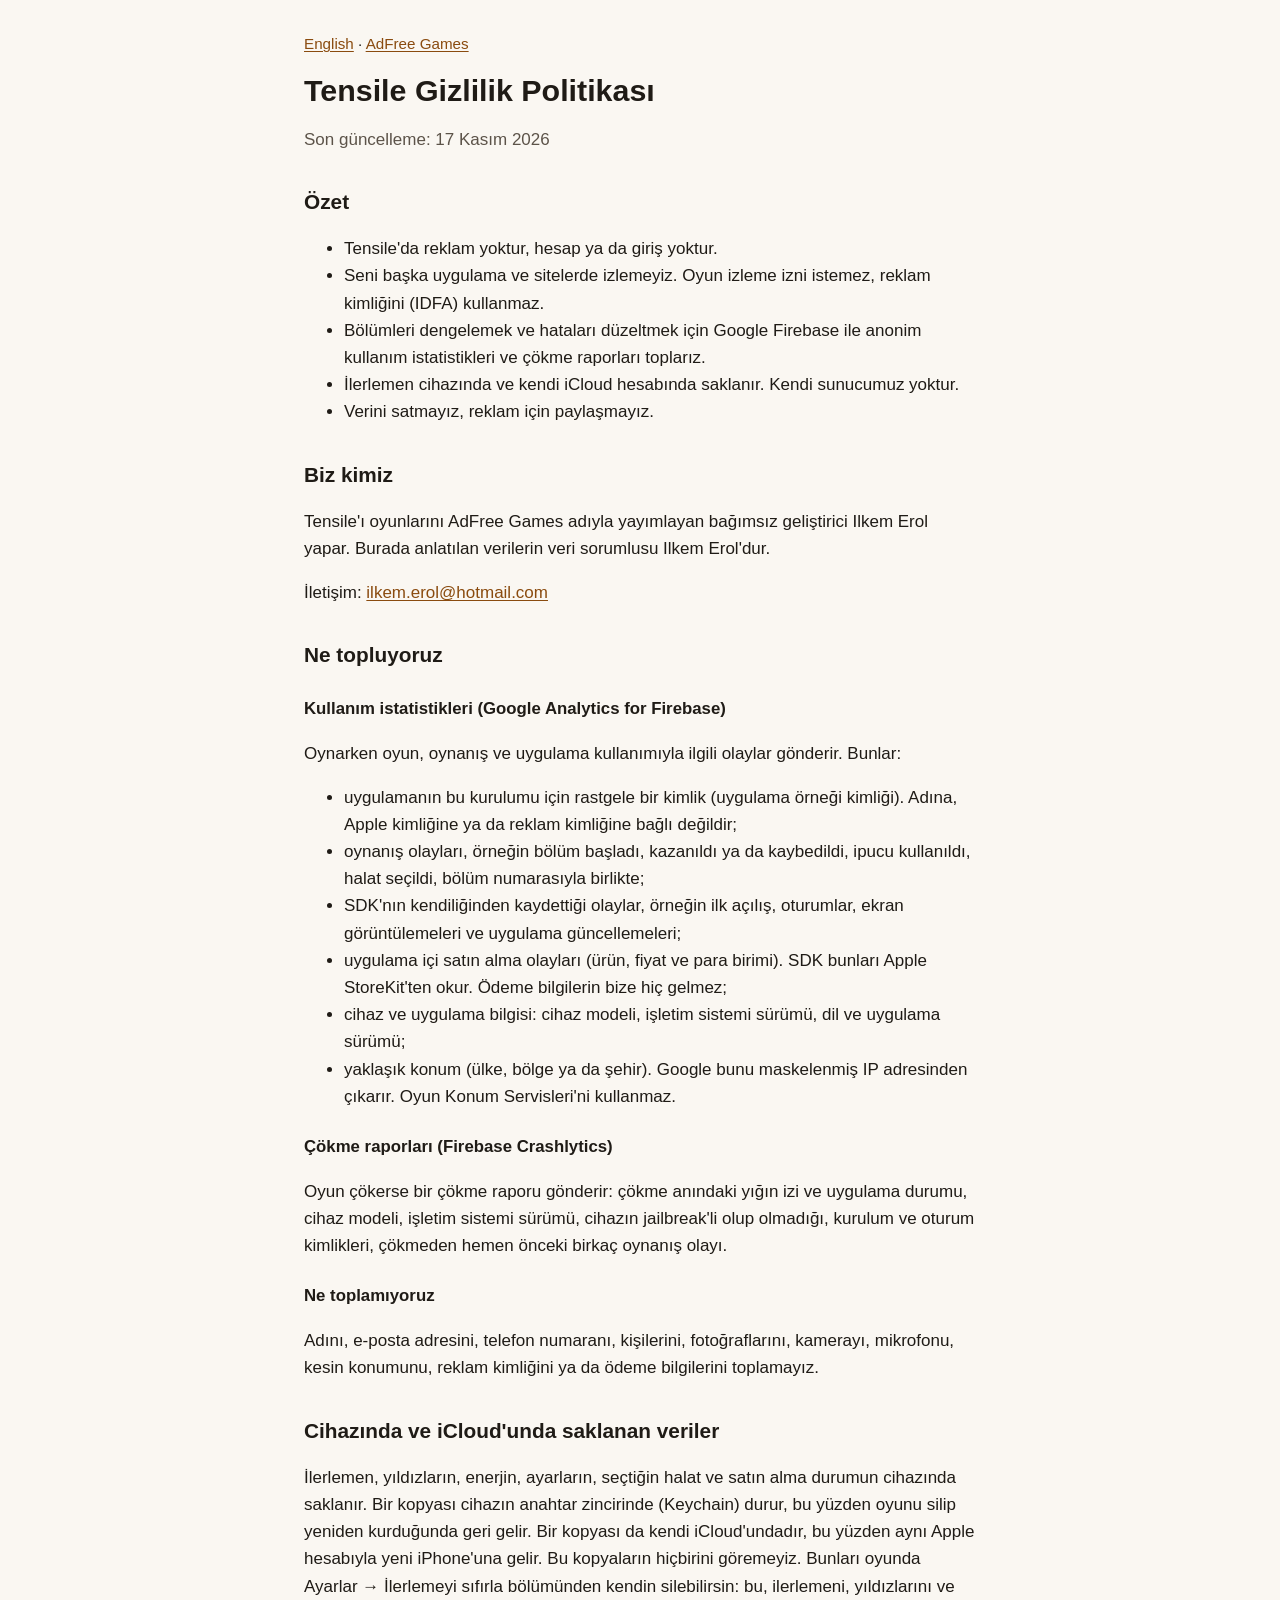
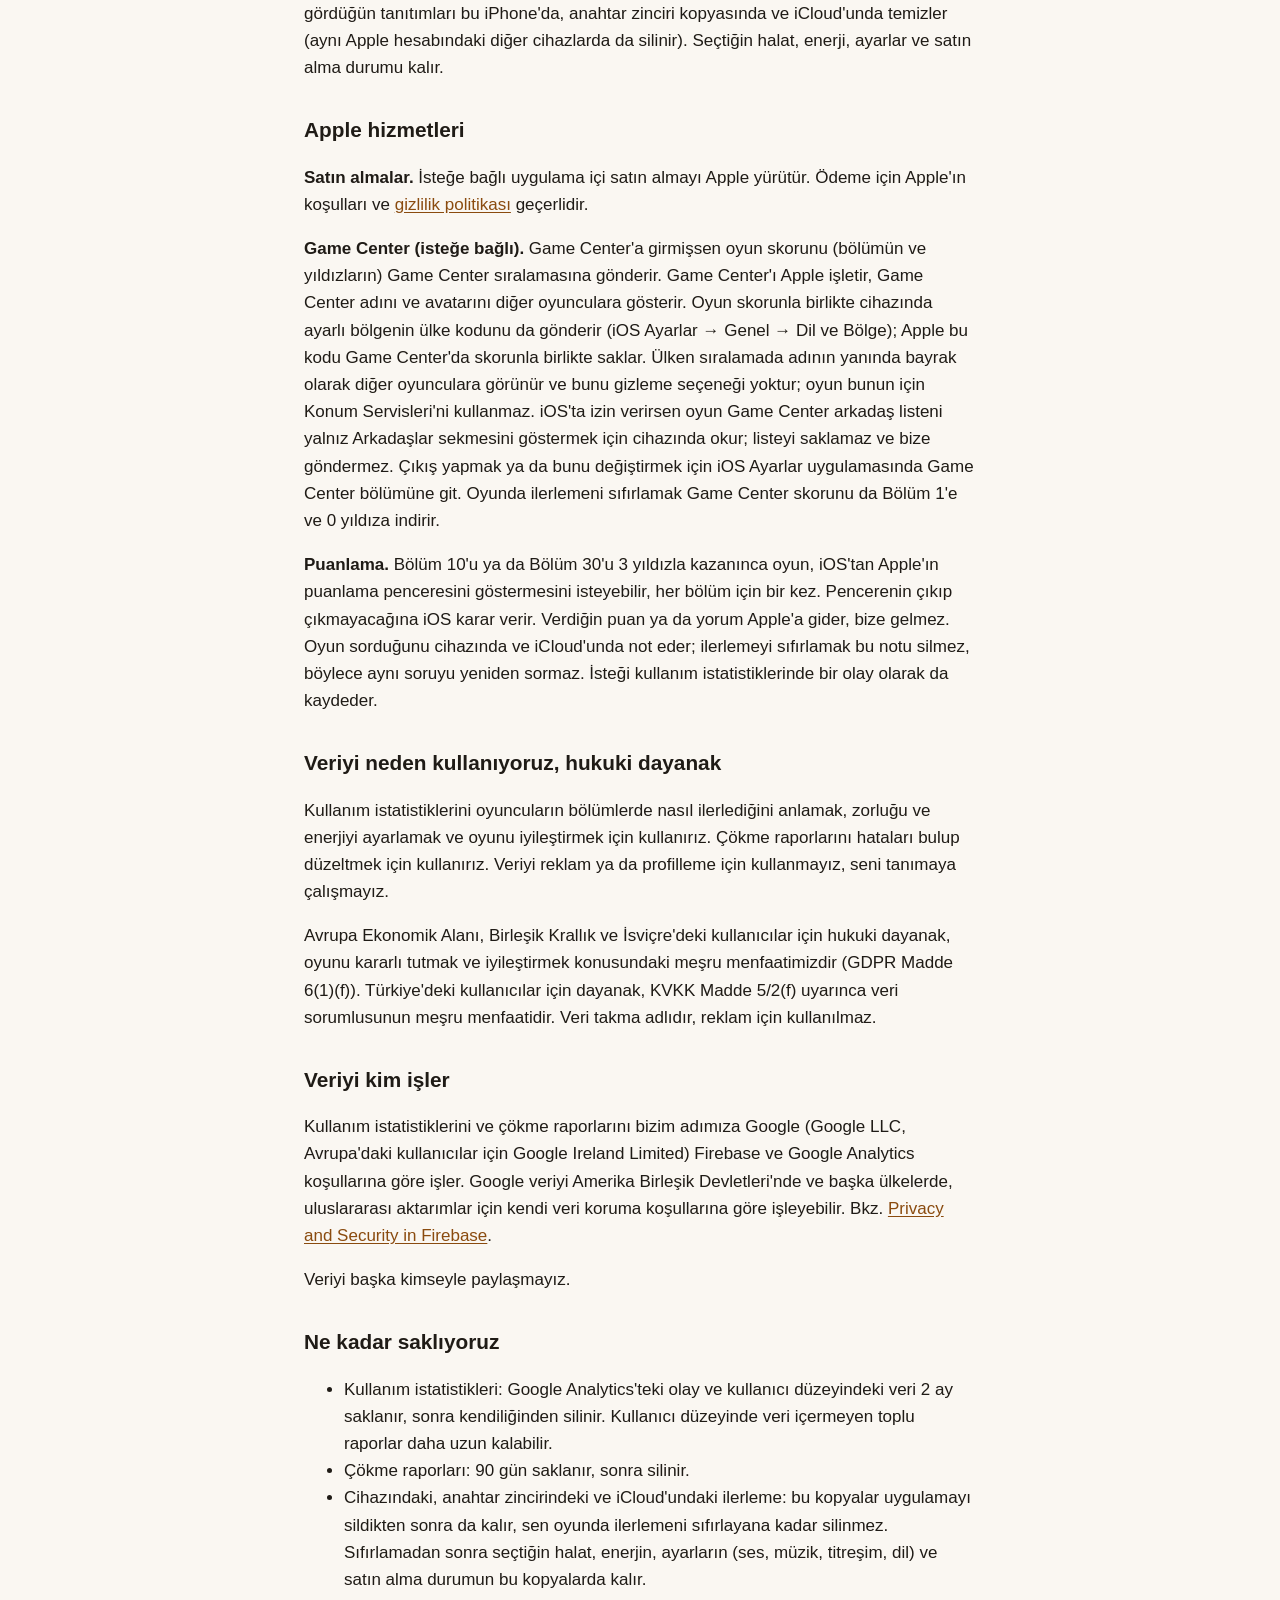
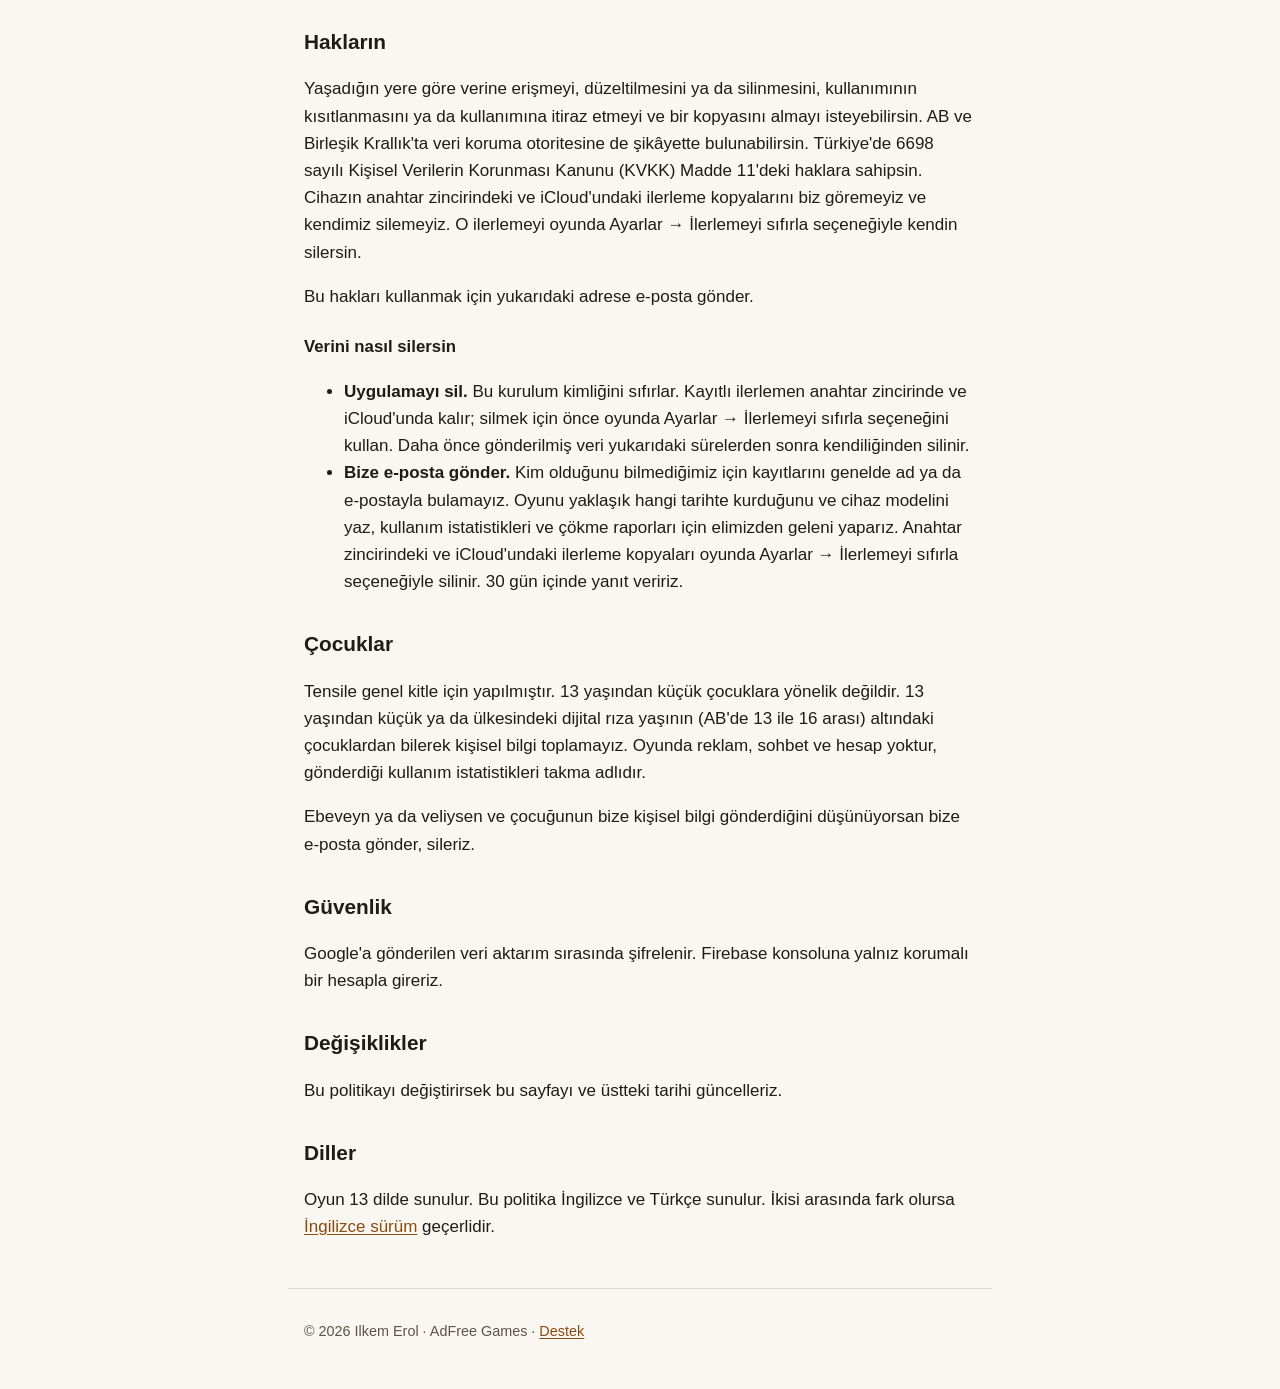
==== commit c397aff3: "docs(privacy): country flag on the leaderboard and the friends list Co-Authored-By: Claude Opus 5.5 " ====
--- a/tensile/privacy-tr.html
+++ b/tensile/privacy-tr.html
@@ -13,7 +13,7 @@
   <header>
     <nav class="lang" aria-label="Dil"><a href="privacy.html" hreflang="en" lang="en">English</a> · <a href="../index.html">AdFree Games</a></nav>
     <h1>Tensile Gizlilik Politikası</h1>
-    <p class="muted">Son güncelleme: 16 Kasım 2026</p>
+    <p class="muted">Son güncelleme: 17 Kasım 2026</p>
   </header>
 
   <main>
@@ -54,7 +54,7 @@
 
     <h2>Apple hizmetleri</h2>
     <p><strong>Satın almalar.</strong> İsteğe bağlı uygulama içi satın almayı Apple yürütür. Ödeme için Apple'ın koşulları ve <a href="https://www.apple.com/tr/legal/privacy/">gizlilik politikası</a> geçerlidir.</p>
-    <p><strong>Game Center (isteğe bağlı).</strong> Game Center'a girmişsen oyun skorunu (bölümün ve yıldızların) Game Center sıralamasına gönderir. Game Center'ı Apple işletir, Game Center adını ve avatarını diğer oyunculara gösterir. Çıkış yapmak ya da bunu değiştirmek için iOS Ayarlar uygulamasında Game Center bölümüne git. Oyunda ilerlemeni sıfırlamak Game Center skorunu da Bölüm 1'e ve 0 yıldıza indirir.</p>
+    <p><strong>Game Center (isteğe bağlı).</strong> Game Center'a girmişsen oyun skorunu (bölümün ve yıldızların) Game Center sıralamasına gönderir. Game Center'ı Apple işletir, Game Center adını ve avatarını diğer oyunculara gösterir. Oyun skorunla birlikte cihazında ayarlı bölgenin ülke kodunu da gönderir (iOS Ayarlar → Genel → Dil ve Bölge); Apple bu kodu Game Center'da skorunla birlikte saklar. Ülken sıralamada adının yanında bayrak olarak diğer oyunculara görünür ve bunu gizleme seçeneği yoktur; oyun bunun için Konum Servisleri'ni kullanmaz. iOS'ta izin verirsen oyun Game Center arkadaş listeni yalnız Arkadaşlar sekmesini göstermek için cihazında okur; listeyi saklamaz ve bize göndermez. Çıkış yapmak ya da bunu değiştirmek için iOS Ayarlar uygulamasında Game Center bölümüne git. Oyunda ilerlemeni sıfırlamak Game Center skorunu da Bölüm 1'e ve 0 yıldıza indirir.</p>
     <p><strong>Puanlama.</strong> Bölüm 10'u ya da Bölüm 30'u 3 yıldızla kazanınca oyun, iOS'tan Apple'ın puanlama penceresini göstermesini isteyebilir, her bölüm için bir kez. Pencerenin çıkıp çıkmayacağına iOS karar verir. Verdiğin puan ya da yorum Apple'a gider, bize gelmez. Oyun sorduğunu cihazında ve iCloud'unda not eder; ilerlemeyi sıfırlamak bu notu silmez, böylece aynı soruyu yeniden sormaz. İsteği kullanım istatistiklerinde bir olay olarak da kaydeder.</p>
 
     <h2>Veriyi neden kullanıyoruz, hukuki dayanak</h2>
